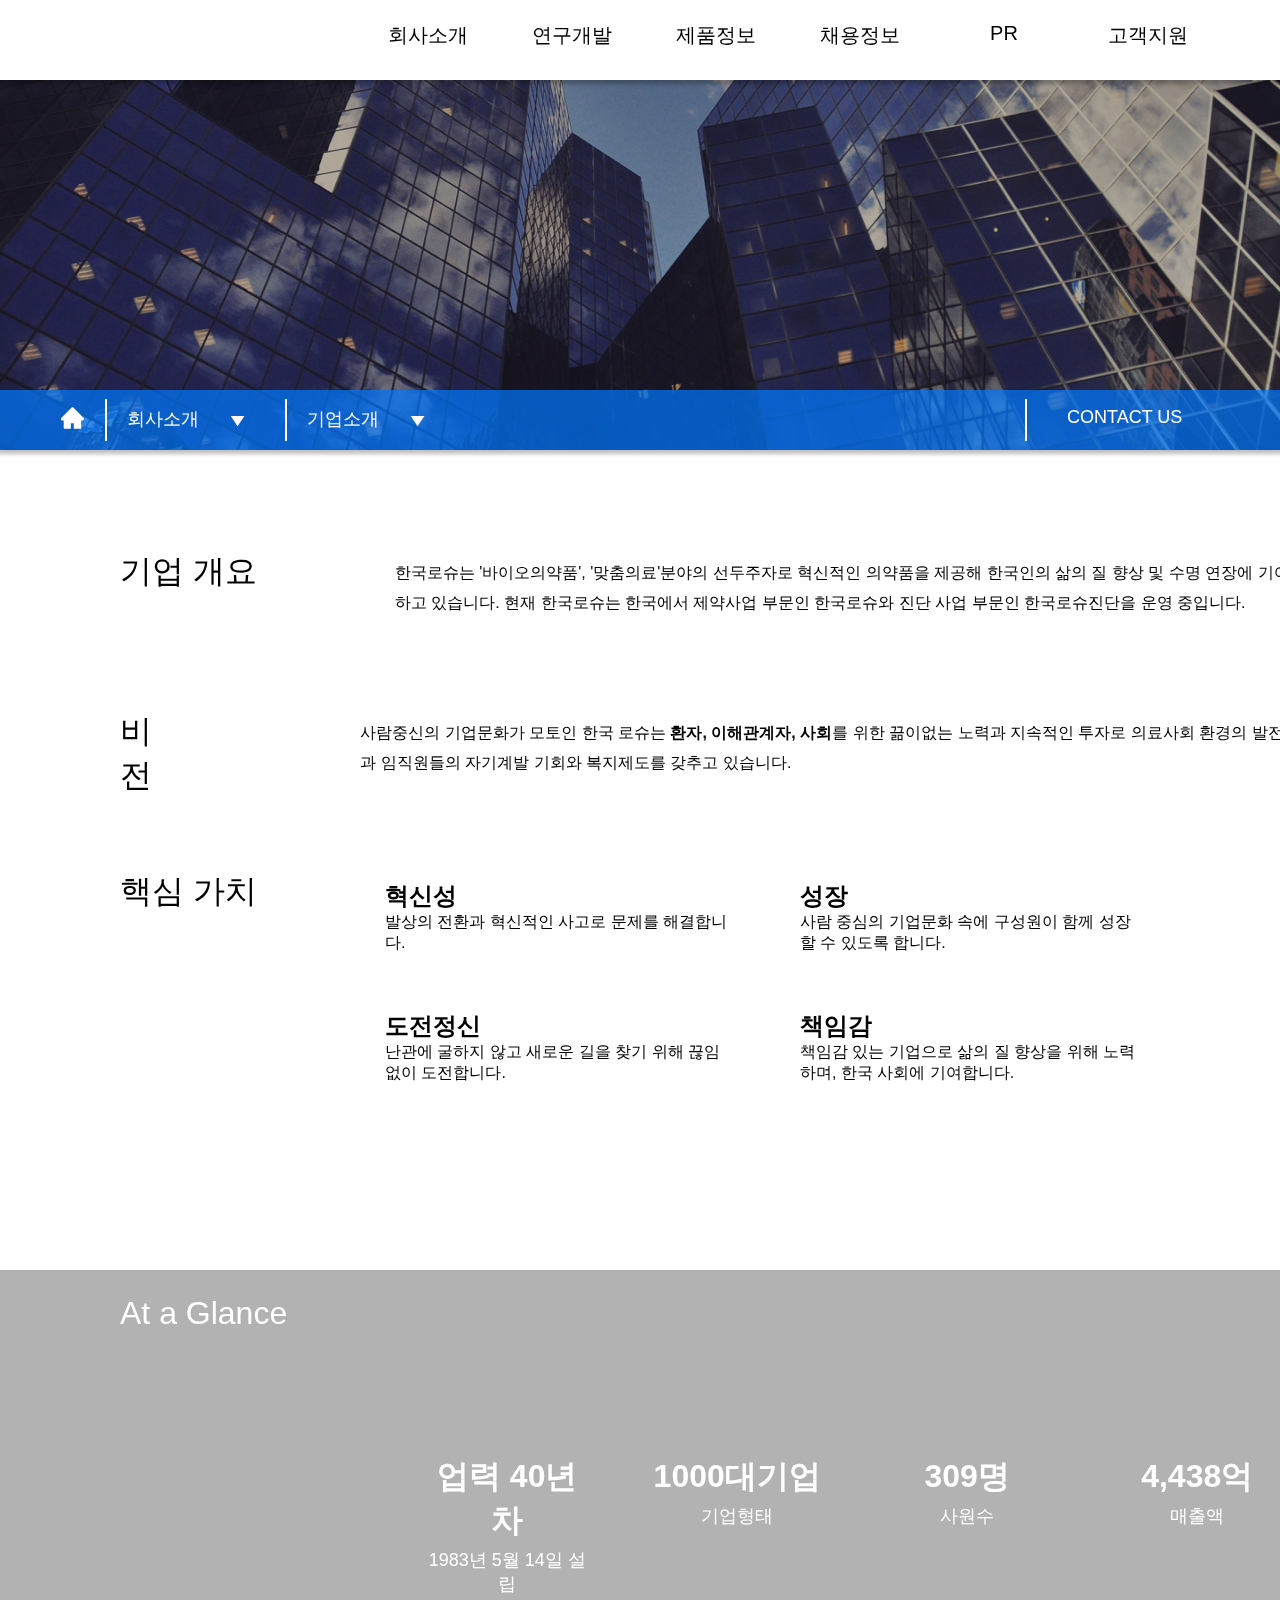
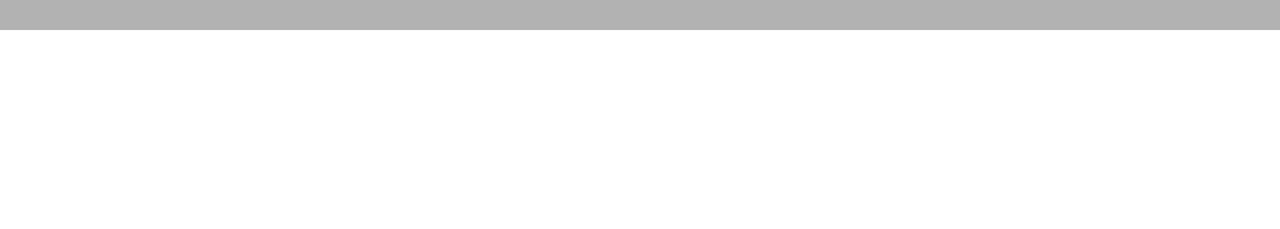
==== company-1.html @ bf0f7401 "Add files via upload" ====
<!DOCTYPE html>
<html lang="en">
<head>
    <meta charset="UTF-8">
    <meta http-equiv="X-UA-Compatible" content="IE=edge">
    <meta name="viewport" content="width=device-width, initial-scale=1.0">
    <title>회사소개</title>
    <link rel="stylesheet" href="https://unpkg.com/swiper@8/swiper-bundle.min.css"/>
    <link href="https://fonts.googleapis.com/css2?family=Noto+Sans+KR:wght@400;500;700&display=swap" rel="stylesheet">
    <link rel="stylesheet" href="./css/default.css">
    <link rel="stylesheet" href="./css/company_pc.css" media="screen and (min-width : 768px)">
    <link rel="stylesheet" href="./css/company_mobile.css" media="screen and (max-width : 767px)">
    <script src="https://ajax.googleapis.com/ajax/libs/jquery/3.6.0/jquery.min.js"></script>
    <script src="./js/main.js"></script>
</head>
<body>
    <div class="header-component">
        <script src="./js/header.js"></script>
    </div>

    <!-- 타이틀 -->
    <main>
        <section id="title">
            <img class="pc-only" src="./images/title2.jpg" alt="회사소개">
            <div class="black"></div>

            <div class="sub-visual">
                <div class="title-text">
                    <h1>회사소개</h1>
                    <p>Doing  now what patients need next</p>
                </div>
            </div>

            <!-- breadcrumb -->

            <!-- pc -->
            <nav id="breadcrumb" class="pc-only">
                <ul>
                    <li><a href="#"><img src="./images/icon2.svg" alt="home"></a>
                    </li>
                    <span></span>

                <li><a href="#">회사소개</a>
                    <ul  class="depth3">
                        <li><a href="#">회사소개</a></li>
                        <li><a href="#">연구개발</a></li>
                        <li><a href="#">제품정보</a></li>
                        <li><a href="#">채용정보</a></li>
                        <li><a href="#">PR</a></li>
                        <li><a href="#">고객지원</a></li>


                    </ul>
                    <img src="./images/down.svg" alt="breadcrumb-btn">
                </li>
                <span></span>
                <li><a href="#">기업소개</a>
                    <ul class="depth4">
                        <li><a href="#">기업소개</a></li>
                        <li><a href="#">연혁</a></li>
                    </ul>
                    <img src="./images/down.svg" alt="breadcrumb-btn">
                </li>
                <span></span>
                <li>
                    <a href="#">CONTACT US</a>
                    <img src="./images/icon.svg" alt="more">
                </li>
                </ul>
            </nav>

            <!-- mobile -->
            <nav id="mobile-breadcrumb" class="mobile-only">
                <ul>
                    <li><a href="#">회사소개</a>
                        <ul  class="depth3">
                            <li><a href="#">회사소개</a></li>
                            <li><a href="#">연구개발</a></li>
                            <li><a href="#">제품정보</a></li>
                            <li><a href="#">채용정보</a></li>
                            <li><a href="#">PR</a></li>
                            <li><a href="#">고객지원</a></li>
                        </ul>
                        <img src="./images/down.svg" alt="breadcrumb-btn">
                    </li>
                    <span></span>
                    <li><a href="#">기업소개</a>
                        <ul class="depth4">
                            <li><a href="#">기업소개</a></li>
                            <li><a href="#">연혁</a></li>
                        </ul>
                        <img src="./images/down.svg" alt="breadcrumb-btn">
                    </li>
                </ul>
            </nav>
        </section>

        <!-- 콘텐츠 -->

        <section id="contents">
            <div class="text-box">
                <h1><span>기업</span>&nbsp;개요</h1>
                <p>한국로슈는 '바이오의약품', '맞춤의료'분야의 선두주자로 혁신적인 의약품을 제공해 한국인의 삶의 질 향상 및 수명 연장에 기여하고 있습니다.  현재 한국로슈는 한국에서 제약사업 부문인 한국로슈와 진단 사업 부문인 한국로슈진단을 운영 중입니다.</p>
            </div>

            <div class="text-box">
                <h1><span>비전</span></h1>
                <p>사람중신의 기업문화가 모토인 한국 로슈는 <strong>환자, 이해관계자, 사회</strong>를 위한 끎이없는 노력과 지속적인 투자로 의료사회 환경의 발전과 임직원들의 자기계발 기회와 복지제도를 갖추고 있습니다.</p>
            </div>

            <div class="value-box">
                <h1><span>핵심</span>&nbsp;가치</h1>
                <div class="text-box">
                    <div class="value">
                        <img src="./images/value-icon.svg" alt="혁신성">
                        <div class="text">
                        <h2>혁신성</h2>
                        <p>발상의 전환과 혁신적인 사고로 문제를 해결합니다.</p>
                        </div>
                    </div>
                    <div class="value">
                        <img src="./images/value-icon3.svg" alt="도전정신">
                        <div class="text">
                        <h2>도전정신</h2>
                        <p>난관에 굴하지 않고 새로운 길을 찾기 위해 끊임없이 도전합니다.</p>
                        </div>
                    </div>
                </div>
                
                <div class="text-box">
    
                    <div class="value">
                        <img src="./images/value-icon2.svg" alt="성장">
                        <div class="text">
                        <h2>성장</h2>
                        <p>사람 중심의 기업문화 속에 구성원이 함께 성장할 수 있도록 합니다.</p>
                        </div>
                    </div>
    
                    <div class="value">
                        <img src="./images/value-icon4.svg" alt="책임감">
                        <div class="text">
                        <h2>책임감</h2>
                        <p>책임감 있는 기업으로 삶의 질 향상을 위해 노력하며, 한국 사회에 기여합니다.</p>
                        </div>
            </div>
        </section>
        <section id="glance">
            <div class="black"></div>
            <h1><span>At a</span>&nbsp;Glance</h1>
            <div class="glance-box">
                <div class="box">
                    <img src="./images/glance.svg" alt="glance1">
                    <h2>업력 40년차</h2>
                    <p>1983년 5월 14일 설립</p>
                </div>
                <div class="box">
                    <img src="./images/glance2.svg" alt="glance2">
                    <h2>1000대기업</h2>
                    <p>기업형태</p>
                </div>
                <div class="box">
                    <img src="./images/glance3.svg" alt="glance3">
                    <h2>309명</h2>
                    <p>사원수</p>
                </div>
                <div class="box">
                    <img src="./images/glance4.svg" alt="glance4">
                    <h2>4,438억</h2>
                    <p>매출액</p>
                </div>
            </div>
            
        </section>
    </main>

    <div class="footer-component">
        <script src="./js/footer.js"></script>
    </div>
    
</body>
</html>
---- css/default.css ----
*{
    padding: 0;
    margin: 0;
    box-sizing: border-box;
}

body{
    font-family: 'Noto Sans KR', sans-serif;
    font-weight: 400;
}

ul{
    list-style-type: none;
}

a{
    text-decoration: none;
}

img{
    display: block;
}
---- css/company_pc.css ----
.mobile-only{
    display: none;
}


/* header(메뉴바 부분 */

header{
    width: 1440px;
    margin: 0 auto;
    height: 80px;
    position: relative;
    background: #fff;
    box-shadow: 0px 4px 4px rgba(0, 0, 0, 0.25);
}

header > .logo{
    position: absolute;
    left: 25px;
    top: 22px;
}

#gnb > ul {
    display: flex;
    position: absolute;
    top: 22px;
    left: 381px;
}

#gnb > ul > li{
    width: 94px;
    z-index: 15;
    display: flex;
    justify-content: center;
}

#gnb > ul > li > a{
    font-size: 20px;
    font-weight: 400;
    display: block;
    height: 60px;
}

#gnb > ul > li:not(:last-child){
    margin-right: 50px;
}

#gnb > ul > li > a{
    color: #000;
    font-weight: 500;
    font-size: 20px;
}

#gnb > ul > li > .depth2{
    display: flex;
    align-items: center;
    justify-content: center;
    position: absolute;
    height: 65px;
    top: 60px;
    z-index: 10;
    color: #fff;
    display: none;
    text-align: center;
}

#gnb > ul > li > .depth2.on{
    display: flex;
    min-width: 400px;
}

#gnb > ul > li > .depth2 > li > a{
    color: #fff;
}

#gnb > ul > li > .depth2 > li > a:hover{
    color: #FFE816;
}

#gnb > ul > li > .depth2 > li > span{
    margin: 0 50px;
}

#gnb .depth2-box{
    width: 1440px;
    background: rgba(18, 105, 205, 0.8);
    position: absolute;
    height: 0;
    top: 80px;
    z-index: 9;
    transition: all 0.3s;
}

#gnb .depth2-box.on{
    height: 65px;
    opacity: 1;
}

#site-map{
    position: absolute;
    top: 29.33px;
    right: 25px;
    background: transparent;
    border: none;
}

#site-map:hover{
    cursor: pointer;
}

/* 사이트맵 */
#sitemap-modal{
    background: rgba(255, 255, 255, 0.95);;
    width: 100%;
    height: 100vh;
    z-index: 999;
    position: fixed;
    top: 0;
    display: flex;
    align-items: center;
    justify-content: center;
    display: none;
}

#sitemap-modal.on{
    display: flex;
}

#sitemap-modal .logo{
    position: absolute;
    left: 25px;
    top: 26px;
}

#sitemap-modal .close{
    position: absolute;
    right: 26.29px;
    top: 31.29px;
    border: none;
    background: transparent;
}

#sitemap-modal .close:hover{
    cursor: pointer;
}

#sitemap-modal .sitemap > ul{
    display: flex;
    text-align: center;
}

#sitemap-modal .sitemap > ul > li:not(:last-child){
    margin-right: 50px;
}

#sitemap-modal .sitemap > ul > li > a{
    color: #000;
    font-size: 38px;
    font-weight: 500;
    display: block;
    height: 75px;
    line-height: 75px;
    margin-bottom: 40px;
}


#sitemap-modal .sitemap .depth2 li a{
    color: #000;
    font-size: 26px;
    font-weight: 400;
    display: block;
}

#sitemap-modal .sitemap .depth2 li:not(:last-child){
    margin-bottom: 50px;
}

/* 회사소개 페이지 */

#title {
    width: 100%;
    height: 370px;
    position: relative;
    margin: 0 auto;
    position: relative;
    display: flex;
    align-items: center;
}

#title > img {
    width: 100vw;
    height: 100%;
    z-index: -3;
}

#title2 {
    width: 1440px;
    height: 370px;
    position: relative;
    margin: 0 auto;
}

.black {
    position: absolute;
    width: 100%;
    height: 100%;
    background: rgba(0, 0, 0, 0.3);
    top: 0;
    z-index: -2;
}

.sub-visual {
    width: 1440px;
    height: 370px;
    margin: 0 auto;
    position: absolute;
    display: flex;
    align-items: center;
    top: 50%;
    left: 50%;
    transform:translate(-50%, -50%); 
    z-index: -2;
}

.title-text {
    color: #fff;
    font-weight: 500;
    position: absolute;
    top: 0;
    margin-top: 130px;
    margin-left: 120px;
    width: 1440px;
    -webkit-animation-name: moving-title;
			-webkit-animation-duration: 3s;
			animation-name: moving-title;
			animation-duration: 3s;
}

@-webkit-keyframes moving-title {
    from { margin-left: 0%;
            opacity: 0;
        }
    to { margin-left: 120px;
        opacity: 100%;
        }
}
@keyframes moving-title {
    from { margin-left: 0%;
        opacity: 0;
        }
    to { margin-left: 120px; 
        opacity: 100%;

        }
}

.title-text > h1 {
    font-size: 48px;
    margin-bottom: 10px;
}

.title-text > p {
    font-size: 18px;
}

/* breadcrumb */

#breadcrumb {
    width: 1440px;
    height: 60px;
    background: rgba(0, 119, 255, 0.7);
    position: absolute;
    bottom: 0;
    box-shadow: 0px 4px 4px rgba(0, 0, 0, 0.25);
    left: 50%;
    transform:translate(-50%);
    z-index: 10;
}

#breadcrumb > ul{
    display: flex;
    margin-left: 140px;
    position: absolute;
}

#breadcrumb > ul > li {
    display: flex;
    margin-top: 17px;
    font-size: 18px;
    font-weight: 500;
}

#breadcrumb > ul > li > a {
    color: #fff;
    font-size: 18px;
}

#breadcrumb > ul > span {
    background-color: #fff;
    margin-left: 20px;
    margin-right: 20px;
    height: 42px;
    border: 1px solid #FFFFFF;
    margin-top: 9px;

}

#breadcrumb > ul > span:nth-child(6) {
    margin-left: 580px;
    margin-right: 40px;
}

#breadcrumb > ul > li > img {
    width: 15px;
    height: 12px;
    margin-left: 31px;
    margin-top: 8px;
    margin-right: 20px;
}

#breadcrumb img:hover {
    cursor: pointer;
}

#breadcrumb > ul > li > img:nth-child(2) {
    width: 28px;
    height: 28px;
    margin-top: 0;
}

#breadcrumb > ul > li >.depth3 {
    display: flex;
    position: absolute;
    width: 170px;
    top: 60px;
    left: 50px;
    z-index: 10;
    text-align: center;
    flex-flow: column;
    box-shadow: 0px 4px 4px rgba(0, 0, 0, 0.25);
    transition: all 0.3s;
    display: none;
    margin-bottom: 0;


}

#breadcrumb > ul > li >.depth3 > li {
    font-size: 18px;
    font-weight: 500;
    padding-top: 17px;
    padding-bottom: 17px;
    text-align: left;
    padding-left: 20px;
    background: rgba(0, 119, 255, 0.7);
    border-top: 1px solid rgba(255, 255, 255, 0.7);
}

#breadcrumb > ul > li >.depth3 > li:hover {
    background: var(--sub-color);
}

#breadcrumb > ul > li >.depth3 > li > a {
    color: #fff;
}

#breadcrumb > ul > li >.depth3 > li > a:hover {
    color: #FFE816;
}

#breadcrumb > ul > li >.depth3.on{
    display: flex;
}

#breadcrumb > ul > li >.depth4 {
    display: flex;
    position: absolute;
    width: 170px;
    top: 60px;
    left: 222px;
    z-index: 10;
    text-align: center;
    flex-flow: column;
    box-shadow: 0px 4px 4px rgba(0, 0, 0, 0.25);
    transition: all 0.3s;
    display: none;
    margin-bottom: 0;


}

#breadcrumb > ul > li >.depth4 > li {
    font-size: 18px;
    font-weight: 500;
    padding-top: 17px;
    padding-bottom: 17px;
    text-align: left;
    padding-left: 20px;
    background: rgba(0, 119, 255, 0.7);
    border-top: 1px solid rgba(255, 255, 255, 0.7);
}

#breadcrumb > ul > li >.depth4 > li:hover {
    background: var(--sub-color);
}

#breadcrumb > ul > li >.depth4 > li > a {
    color: #fff;
}

#breadcrumb > ul > li >.depth4 > li > a:hover {
    color: #FFE816;
}

#breadcrumb > ul > li >.depth4.on{
    display: flex;
}

/* 콘텐츠 영역 */

#contents {
    margin: 0 auto;
    width: 1440px;
    height: 820px;
    display: flex;
    align-items: center;
    flex-flow: column;
    position: relative;
}

#contents > .text-box {
    display: flex;
    width: 1200px;
    height: 100px;
    margin-top: 100px;
}

#contents > .text-box > h1 {
    width: 300px;
    font-size: 32px;
    font-weight: 500;
    margin-right: 120px;
}

#contents > .text-box > h1 > span {
    text-decoration: overline var(--main-color);
}

#contents > .text-box > p {
    margin-top: 8px;
    margin-right: 25px;
    line-height: 30px;
}

#contents > .text-box:nth-child(2) {
    margin-top: 60px;
}

#contents > .text-box:nth-child(2) > h1 {
    width: 80px;
    margin-right: 185px;
}

#contents > .value-box {
    width: 1200px;
    height: 300px;
    margin-top: 60px;
    display: flex;
}

#contents > .value-box > h1 {
    width: 220px;
    font-size: 32px;
    font-weight: 500;
}

#contents > .value-box > h1 > span {
    text-decoration: overline var(--main-color);
}

#contents > .value-box > .text-box {
    flex-wrap: wrap;
}

.value {
    width: 365px;
    height: 80px;
    display: flex;
    margin-top: 10px;
    margin-right: 25px;
    margin-left: 25px;
    margin-bottom: 50px;
}

.value > img {
    margin-right: 20px;
}

.value > .text > h1 {
    font-size: 20px;
    font-weight: 700;
}

.value > .text > p {
    font-size: 16px;
}

/* At a glance */

#glance {
    width: 1440px;
    height: 360px;
    background-image: url(../images/subpage-contents.jpg);
    margin: 0 auto;
    position: relative;
    display: flex;
}

#glance > h1 {
    color: #fff;
    margin-left: 120px;
    margin-top: 25px;
    font-size: 32px;
    font-weight: 500;
    z-index: 2;
}

#glance > h1 > span {
    text-decoration: overline var(--main-color);
    
}

.glance-box {
    margin-top: 100px;
    margin-left: 135px;
    z-index: 2;
    width: 1000px;
    display: flex;
}

.glance-box > .box {
    width: 170px;
    color: #fff;
    text-align: center;
    font-size: 18px;
    margin-right: 60px;
}

.glance-box > .box > img {
    width: 80px;
    height: 80px;
    margin: 0 auto;
    
}

.glance-box > .box > h2 {
    font-size: 32px;
    margin-top: 5px;
    margin-bottom: 5px;
}

/* sub-page2 */

#contents2 {
    margin: 0 auto;
    width: 1440px;
    display: flex;
    align-items: center;
    flex-flow: column;
    position: relative;
}

#contents2 > img {
 position: relative;
 width: 100%;
 height: 480px;
}

#contents2 > div {
    position: absolute;
    color: #fff;
    text-align: center;
    vertical-align: middle;
    margin-top: 140px;
}

#contents2 > div > h1 {
    font-size: 48px;
    font-weight: 500;
    margin-bottom: 5px;
}

#contents2 > div > p {
    font-size: 22px;
    font-weight: 500;
    line-height: 32px;
}

/* history */

#history {
    width: 1440px;
    display: flex;
    height: 760px;
    margin: 0 auto;
}

#history > .move {
    margin-left: 120px;
    margin-top: 90px;
    position: relative;
    height: 100%;
    width: 200px;
    
}

@-webkit-keyframes moving-title {
    from { margin-left: 0%;
            opacity: 0;
        }
    to { margin-left: 120px;
        opacity: 100%;
        }
}
@keyframes moving-title {
    from { margin-left: 0%;
        opacity: 0;
        }
    to { margin-left: 120px; 
        opacity: 100%;

        }
}

#history > .move > h2 {
    font-size: 48px;
    font-weight: 500;
    color: var(--main-color);
    display: flex;
    margin-top: 40px;
}



#history > .move > h2:last-child {
    margin-top: 50px;
}

#history > .move > h2 > img {
    z-index: 2;
}

#history > .move > h2 > img:first-child {
    margin-left: 10px;
}

#history > .move > span {
    position: absolute;
    width: 0px;
    height: 96px;
    top: 82px;
    left: 181px;
    border: 1px solid #333;
}

#history > .move > span:nth-child(2) {
 top: 190px;
 height: 98px;
}

#history > .move > span:nth-child(4) {
    top: 300px;
    height: 98px;
}

#history > .move > span:nth-child(6) {
    top: 410px;
    height: 300px;
    z-index: -2;
}

#history > .text {
    position: absolute;
    margin-left: 400px;
    margin-top: 180px;
    font-size: 24px;
    font-weight: 500;
    width: 800px;
    
}




#history > .text > p {
    margin-bottom: 5px;
}

#history > .text:nth-child(3) {
    margin-top: 290px;

}

#history > .text:nth-child(4) {
    margin-top: 400px;
}

#history > .text:nth-child(5) {
    margin-top: 505px;
}

/* contents3 */

#contents3 {
    margin: 0 auto;
    width: 1440px;
    height: 1240px;
    display: flex;
    align-items: center;
    flex-flow: column;
    position: relative;
}

#contents3 > .text-box {
    display: flex;
    width: 1200px;
    height: 100px;
    margin-top: 100px;
}

#contents3 > .text-box:last-child {
    margin-top: 240px;
}

#contents3 > .text-box > h1 {
    width: 300px;
    font-size: 32px;
    font-weight: 500;
    margin-right: 120px;
}

#contents3 > .text-box > h1 > span {
    text-decoration: overline var(--main-color);
}

#contents3 > .text-box > p {
    margin-top: 8px;
    margin-right: 25px;
    line-height: 30px;
}

#contents3 > .text-box > p > span {
    font-size: 24px;
    font-weight: 700;
}

#contents3 > img {
    bottom: 200px;
    position: absolute;
}

#contents3 > p {
    position: absolute;
    bottom: 150px;
}

/* footer */

#main-footer{
    margin: 0 auto;
    width: 100%;
    height: 199px;
    background: #072242;
}

#main-footer .ft-top{
    width: 1440px;
    margin: 0 auto;
    height: 63px;
    position: relative;
}

#main-footer .ft-menu{
    display: flex;
    position: absolute;
    top: 20px;
    left: 30px;
}

#main-footer .ft-menu li > a{
    color: #fff;
    font-size: 16px;
}

#main-footer .ft-menu li > span{
    margin-right: 30px;
    margin-left: 30px;
    color: #fff;
    font-size: 14px;
}

#family-site{
    width: 287px;
    height: 63px;
    display: flex;
    align-items: center;
    font-size: 18px;
    padding: 19px 20px;
    background: rgba(255, 255, 255, 0.6);
    border: none;
    text-transform: uppercase;
    position: absolute;
    top: 0;
    right: 0;
}

#family-site:hover{
    cursor: pointer;
}

#family-site > img{
    margin-left: 110px;
}

#main-footer .ft-top .family-site-list{
    position: absolute;
    right: 0;
    top: -129px;
    display: none;
}

#main-footer .ft-top .family-site-list.on{
    display: block;
}

#main-footer .ft-top .family-site-list li{
    width: 287px;
    height: 65px;
    background: rgba(200, 215, 232, 0.8);
}

#main-footer .ft-top .family-site-list li a{
    display: block;
    width: 287px;
    height: 65px;
    padding-left: 20px;
    padding-top: 21px;
    color: #000;
    font-size: 20px;
}


#main-footer .ft-bottom{
    width: 1440px;
    margin: 0 auto;
    height: 136px;
    border-top: 1px solid #c4c4c4;
    display: flex;
    align-items: center;
    padding-left: 30px;
}

#main-footer .ft-bottom > img{
    margin-right: 36px;
}

#main-footer .ft-bottom .text{
    width: 661px;
    color: #fff;
    font-size: 12px;
    text-align: justify;
}

#main-footer .ft-bottom .text p:first-child{
    font-size: 14px;
}

#main-footer .ft-bottom .text p:first-child > span{
    font-size: 12px;
    margin-right: 1em;
    margin-left: 1em;
}

#main-footer .ft-bottom .sns ul{
    display: flex;
    width: 170px;
    justify-content: space-between;
    margin-left: 310px;
}

#main-footer .ft-bottom > button{
    width: 72px;
    height: 72px;
    border-radius: 50%;
    background: #51647A;
    color: #fff;
    border: none;
    display: flex;
    flex-direction: column;
    justify-content: center;
    align-items: center;
    position: fixed;
    bottom: 30px;
    right: 20px;
}

#main-footer .ft-bottom > button:hover{
    cursor: pointer;
}

#main-footer .ft-bottom > button > img{
    margin-bottom: 5px;
}
---- css/company_mobile.css ----
.pc-only{
    display: none;
}

header {
    width: 100vw;
    height: 80px;
    display: flex;
    align-items: center;
    position: relative;
    background: #fff;
    box-shadow: 0px 4px 4px rgba(0, 0, 0, 0.25);
}

header > .logo {
    margin: 0 auto;
}

/* main */

#title {
    background-image: url(../images/mobile-title2.jpg);
    background-size: cover;
    position: relative;
    width: 100vw;
    height: 370px;
}

#title2 {
    background-image: url(../images/mobile-title3.jpg);
    background-size: cover;
    position: relative;
    width: 100vw;
    height: 370px;
    z-index: 10;
    background-position: center;
    
}

.black {
    position: absolute;
    width: 100%;
    height: 100%;
    background: rgba(0, 0, 0, 0.3);
}

.title-text {
    color: #fff;
    font-weight: 500;
    position: absolute;
    top: 40%;
    left: 50%;
    transform:translate(-50%, -40%); 
    text-align: center;
    display: block;
    width: 100%;
    -webkit-animation-name: moving-title;
			-webkit-animation-duration: 2.5s;
			animation-name: moving-title;
			animation-duration: 2.5s;
}

@-webkit-keyframes moving-title {
    from { 
            opacity: 0;
        }
    to { 
        opacity: 100%;
        }
}
@keyframes moving-title {
    from { 
        opacity: 0;
        }
    to { 
        opacity: 100%;
        }
}

.title-text > h1 {
    font-size: 36px;
    margin-bottom: 10px;
}

.title-text > p {
    font-size: 18px;
}

/* breadcrumb */

#mobile-breadcrumb {
    width: 100%;
    height: 60px;
    background: rgba(0, 119, 255, 0.7);
    position: absolute;
    bottom: 0;
    box-shadow: 0px 4px 4px rgba(0, 0, 0, 0.25);

}


#mobile-breadcrumb > ul{
    display: flex;
    top: 50%;
    left: 50%;
    transform:translate(-50%, -50%);
    position: absolute;
    width: 350px;
    align-items: center;
    justify-content: center;
}

#mobile-breadcrumb > ul > li {
    display: flex;
    font-size: 18px;
    font-weight: 500;
}

#mobile-breadcrumb > ul > li > a {
    color: #fff;
    font-size: 18px;
    margin-right: 30px;
}

#mobile-breadcrumb > ul > span {
    background-color: #fff;
    margin-left: 35px;
    margin-right: 35px;
    height: 42px;
    border: 1px solid #FFFFFF;
}

#mobile-breadcrumb > ul > li > img {
    margin-top: 2px;
}

#mobile-breadcrumb > ul > li > img:hover {
    cursor: pointer;
}

#mobile-breadcrumb > ul > li >.depth3 {
    display: flex;
    position: absolute;
    width: 172px;
    top: 50px;
    left: 0px;
    z-index: 10;
    text-align: center;
    flex-flow: column;
    box-shadow: 0px 4px 4px rgba(0, 0, 0, 0.25);
    transition: all 0.3s;
    margin-bottom: 0;
    display: none;
}

#mobile-breadcrumb > ul > li >.depth3.on{
    display: flex;
}

#mobile-breadcrumb > ul > li >.depth3 > li {
    font-size: 18px;
    font-weight: 500;
    padding-top: 17px;
    padding-bottom: 17px;
    text-align: left;
    padding-left: 30px;
    background: rgba(0, 119, 255, 0.7);
    border-top: 1px solid rgba(255, 255, 255, 0.7);
}

#mobile-breadcrumb > ul > li >.depth3 > li:hover {
    background: var(--sub-color);
}

#mobile-breadcrumb > ul > li >.depth3 > li > a {
    color: #fff;
}

#mobile-breadcrumb > ul > li >.depth3 > li > a:hover {
    color: #FFE816;
}

#mobile-breadcrumb > ul > li >.depth4 {
    display: flex;
    position: absolute;
    width: 172px;
    top: 50px;
    right: 0px;
    z-index: 10;
    text-align: center;
    flex-flow: column;
    box-shadow: 0px 4px 4px rgba(0, 0, 0, 0.25);
    transition: all 0.3s;
    margin-bottom: 0;
    display: none;
}

#mobile-breadcrumb > ul > li >.depth4.on{
    display: flex;
}

#mobile-breadcrumb > ul > li >.depth4 > li {
    font-size: 18px;
    font-weight: 500;
    padding-top: 17px;
    padding-bottom: 17px;
    text-align: left;
    padding-left: 30px;
    background: rgba(0, 119, 255, 0.7);
    border-top: 1px solid rgba(255, 255, 255, 0.7);
}

#mobile-breadcrumb > ul > li >.depth4 > li:hover {
    background: var(--sub-color);
}

#mobile-breadcrumb > ul > li >.depth4 > li > a {
    color: #fff;
}

#mobile-breadcrumb > ul > li >.depth4 > li > a:hover {
    color: #FFE816;
}

/* contents영역 */

#contents {
    width: 100vw;
    height: 100vh;
    padding-left: 20px;
    padding-right: 20px;
    display: inline-block;
    position: relative;
}

#contents > .text-box {
    margin-top: 40px;
}

#contents > .text-box > h1 {
    font-size: 32px;
    font-weight: 500;
    margin-bottom: 40px;
}

#contents > .text-box > h1 > span {
    text-decoration: overline var(--main-color);
}

#contents > .text-box > p {
    line-height: 30px;
    margin-bottom: 80px;
}

/* value */

#contents > .value-box > h1 {
    font-size: 32px;
    font-weight: 500;
    margin-bottom: 40px;
}

#contents > .value-box > h1 > span {
    text-decoration: overline var(--main-color);
}

.value > img {
    margin-bottom: 20px;
}

.value:nth-child(2) > img {
    margin-left: 5px;
}

.value > .text {
    margin-left: 15px;
}

.value > .text > h2 {
    font-size: 20px;
    font-weight: 700;
    margin-bottom: 10px;
}


.value > .text > p{
    font-size: 16px;
    margin-bottom: 65px;
}

/* glance */

#glance {
    position: relative;
    width: 100vw;
    height: 1200px;
    background-image: url(../images/mobile-subpage-contents.jpg);
    background-size: cover;
    position: relative;
    margin-top: 80px;
}

#glance > h1 {
    
    color: #fff;
    margin-left: 25px;
    margin-top: 80px;
    font-size: 32px;
    height: 50px;
    font-weight: 500;
    position: absolute;
    z-index: 2;
}

#glance > h1 > span {
    text-decoration: overline var(--main-color);
    
}

.glance-box {
    position: absolute;
    margin-top: 220px;
    left: 50%;
    transform:translate(-50%); 
    z-index: 2;
}



.glance-box > .box {
    margin-bottom: 70px;
    text-align: center;
    color: #fff;
}

.glance-box > .box > img {
    width: 80px;
    height: 80px;
    margin: 0 auto;
}

.glance-box > .box > h2 {
    font-size: 32px;
    margin-top: 10px;
    margin-bottom: 5px;
}

/* contents2 */

#contents2 {
    margin: 0 auto;
    width: 100%;
    display: flex;
    align-items: center;
    flex-flow: column;
    position: relative;
    z-index: -2;
}

#contents2 > img {
 position: relative;
 width: 100%;
 height: 240px;
 z-index: -2;
}

#contents2 > div {
    position: absolute;
    color: #fff;
    margin-left: 20px;
    margin-top: 40px;
}

#contents2 > div > h1 {
    font-size: 28px;
    font-weight: 500;
    margin-bottom: 15px;
}

#contents2 > div > p {
    font-size: 12px;
    font-weight: 500;
    line-height: 17px;
}

/* history */
#history {
    margin-left: 20px;
    margin-right: 20px;
}

#history >  h2 {
    font-size: 48px;
    font-weight: 500;
    color: var(--main-color);
    display: flex;
    margin-top: 50px;
    margin-bottom: 30px;
}

#history > .text {
    width: 100%;
}

#history > .text > p {
    margin-bottom: 20px;
}

#history > .text:last-child {
    margin-bottom: 120px;
}

/* content3 */
#contents3 {
    width: 100vw;
    height: 100vh;
    padding-left: 20px;
    padding-right: 20px;
    display: inline-block;
    position: relative;
}

#contents3 > .text-box {
    margin-top: 60px;
    margin-bottom: 60px;
}

#contents3 > .text-box > h1 {
    font-size: 32px;
    font-weight: 500;
    margin-bottom: 40px;
}

#contents3 > .text-box > h1 > span {
    text-decoration: overline var(--main-color);
}

#contents3 > .text-box > p {
    line-height: 30px;
    margin-bottom: 80px;
}


#contents3 > #line {
    width: 100%;
    border: 1px solid #333;
}

#mobile-content3 {
    position: relative;
    margin-top: 80px;
}

#mobile-content3 > img {
    width: 100vw;
}

#mobile-content3 > p {
    margin: 0;
    text-align: center;
    background: var(--main-color);
    color: #fff;
    height: 40px;
    padding-top: 10px;
    width: 100vw;
}

/* footer */

#main-footer{
    width: 100%;
    height: 212px;
    background: #072242;
}

#main-footer .ft-bottom{
    padding-top: 20px;
    display: flex;
    flex-direction: column;
    align-items: center;
    justify-content: center;
}

#main-footer .ft-bottom > img{
    margin-bottom: 25px;
    width: 90px;
}

#main-footer .ft-bottom .text{
    color: #fff;
    font-size: 11px;
    text-align: center;
    margin-bottom: 25px;
    width: 350px;
    line-height: 2em;
}

#main-footer .ft-bottom .text p:first-child > span{
    display: none;
}

#main-footer .ft-bottom .sns ul{
    display: flex;
    width: 165px;
    justify-content: space-between;
}

#main-footer .ft-bottom .sns ul li a > img{
    width: 35px;
}

#main-footer .ft-bottom > button{
    width: 55px;
    height: 55px;
    border-radius: 50%;
    background: #51647A;
    color: #fff;
    border: none;
    display: flex;
    flex-direction: column;
    justify-content: center;
    align-items: center;
    position: fixed;
    bottom: 20px;
    right: 15px;
    font-size: 12px;
}


#main-footer .ft-bottom > button > img{
    margin-bottom: 8px;
}
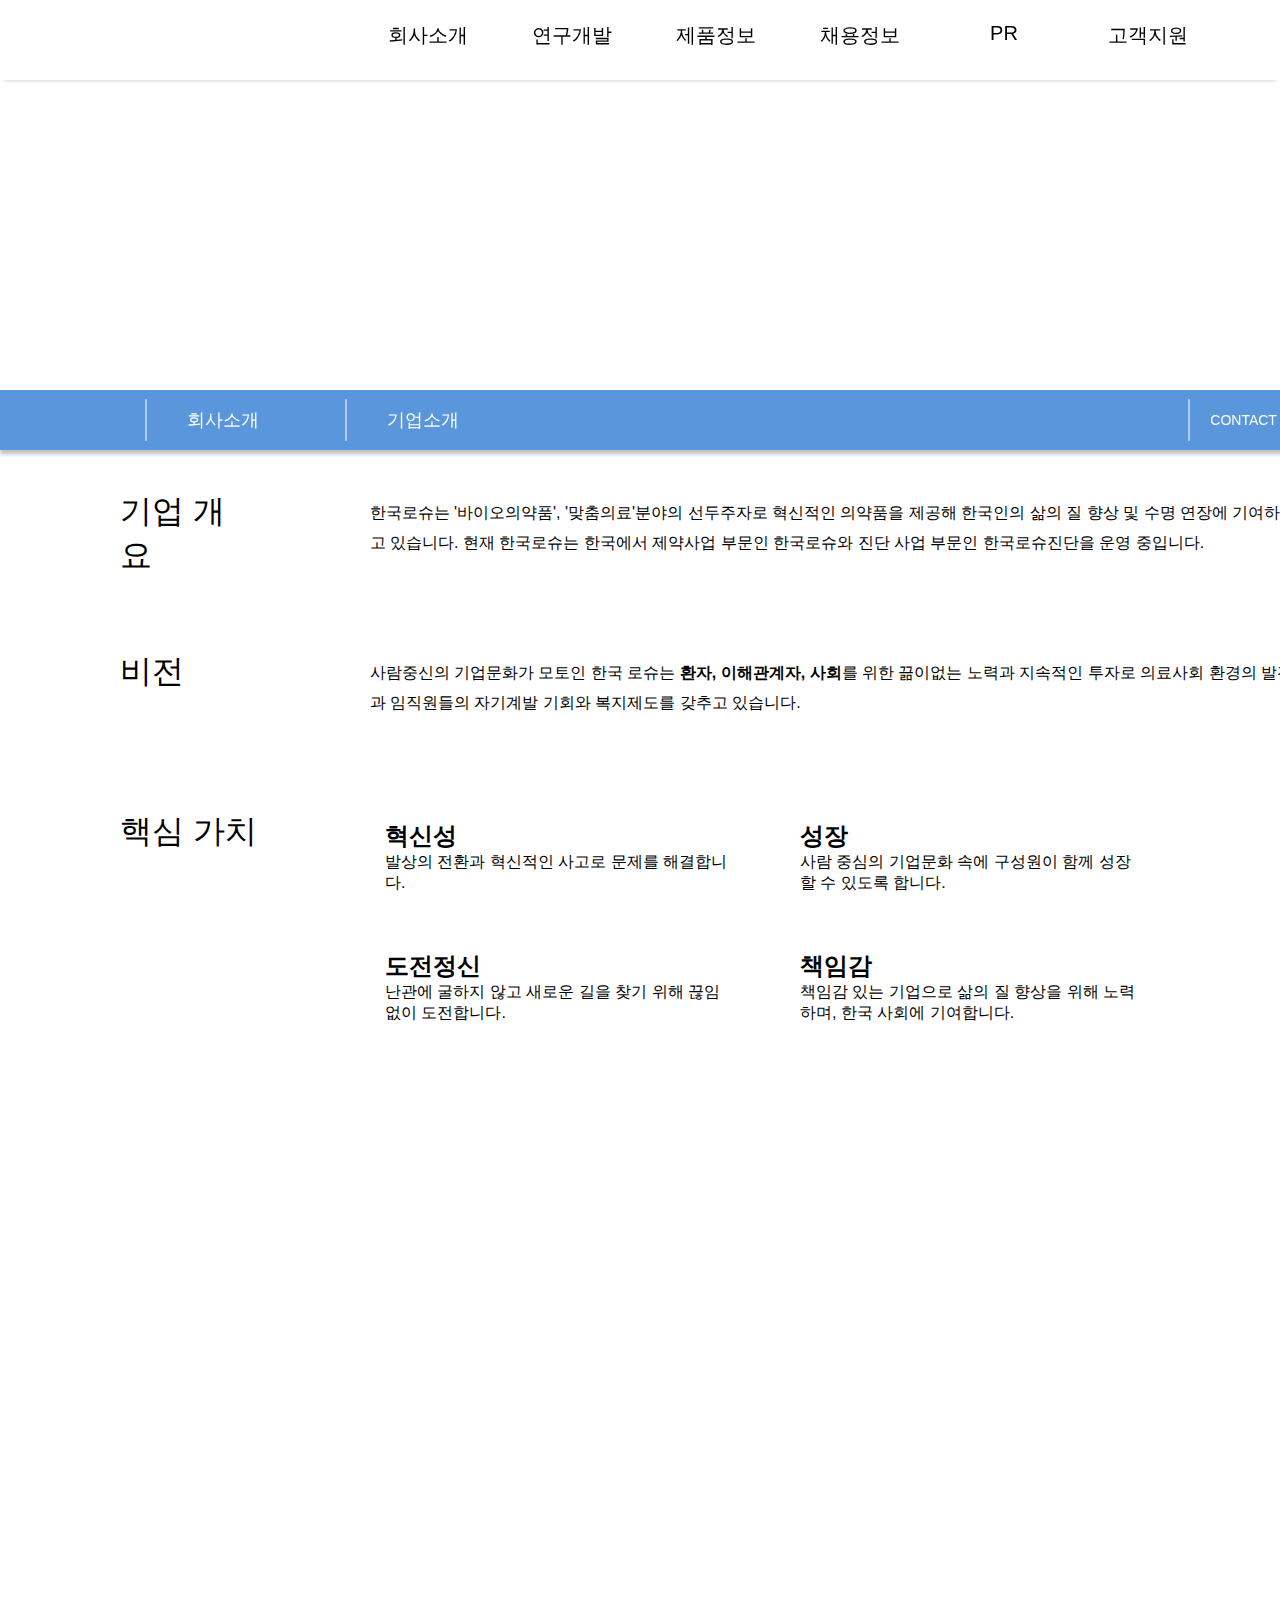
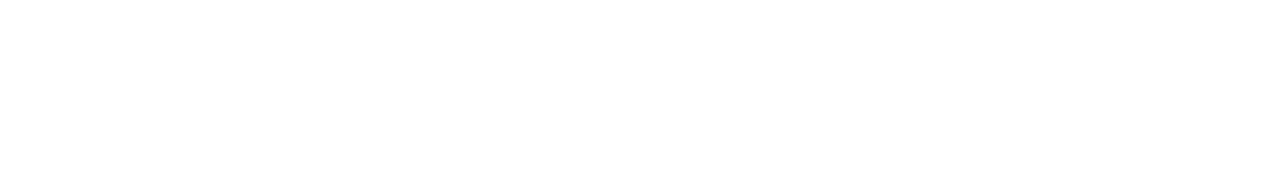
==== commit edf6b45b: "Add files via upload" ====
--- a/company-1.html
+++ b/company-1.html
@@ -4,149 +4,102 @@
     <meta charset="UTF-8">
     <meta http-equiv="X-UA-Compatible" content="IE=edge">
     <meta name="viewport" content="width=device-width, initial-scale=1.0">
-    <title>회사소개</title>
+    <title>한국 로슈</title>
     <link rel="stylesheet" href="https://unpkg.com/swiper@8/swiper-bundle.min.css"/>
     <link href="https://fonts.googleapis.com/css2?family=Noto+Sans+KR:wght@400;500;700&display=swap" rel="stylesheet">
     <link rel="stylesheet" href="./css/default.css">
-    <link rel="stylesheet" href="./css/company_pc.css" media="screen and (min-width : 768px)">
-    <link rel="stylesheet" href="./css/company_mobile.css" media="screen and (max-width : 767px)">
+    <link rel="stylesheet" href="./css/company01_pc.css" media="screen and (min-width : 768px)">
+    <link rel="stylesheet" href="./css/company01_mobile.css" media="screen and (max-width : 767px)">
     <script src="https://ajax.googleapis.com/ajax/libs/jquery/3.6.0/jquery.min.js"></script>
     <script src="./js/main.js"></script>
 </head>
 <body>
+    
     <div class="header-component">
         <script src="./js/header.js"></script>
     </div>
+    
+    <div id="sub-visual">
+        <div class="title">
+            <h3>기업소개</h3>
+            <p>Doing  now what patients need next</p>
+        </div>
+    </div>
 
-    <!-- 타이틀 -->
-    <main>
-        <section id="title">
-            <img class="pc-only" src="./images/title2.jpg" alt="회사소개">
-            <div class="black"></div>
+    <div id="breadcrumb">
+        <div class="sub-menu ">
+            <ul>
+                <li><a href="./index.html" class="pc-only"><img src="./images/home.svg" alt="홈"></a></li>
+                <li><div class="border pc-only"></div>회사소개<img src="./images/down_arrow.svg" alt="더보기">
+                    <ul class="depth1">
+                        <li><a href="./research.html">연구개발</a></li>
+                        <li><a href="./product.html">제품정보</a></li>
+                        <li><a href="#">채용정보</a></li>
+                        <li><a href="#">PR</a></li>
+                        <li><a href="./location.html">고객지원</a></li>
+                    </ul>
+                </li>
+                <li><div class="border"></div>기업소개<img src="./images/down_arrow.svg" alt="더보기">
+                    <ul class="depth2">
+                        <li><a href="./company-2.html">연혁</a></li>
+                    </ul></li>
+            </ul>
+            <a href="#" class="pc-only"><div class="border"></div>Contact Us<img src="./images/contact.svg" alt="고객센터"></a>
+        </div>
+    </div>
 
-            <div class="sub-visual">
-                <div class="title-text">
-                    <h1>회사소개</h1>
-                    <p>Doing  now what patients need next</p>
+    <section id="contents">
+        <div class="text-box">
+            <h1>기업 개요</h1>
+            <p>한국로슈는 '바이오의약품', '맞춤의료'분야의 선두주자로 혁신적인 의약품을 제공해 한국인의 삶의 질 향상 및 수명 연장에 기여하고 있습니다.  현재 한국로슈는 한국에서 제약사업 부문인 한국로슈와 진단 사업 부문인 한국로슈진단을 운영 중입니다.</p>
+        </div>
+
+        <div class="text-box">
+            <h1>비전</h1>
+            <p>사람중신의 기업문화가 모토인 한국 로슈는 <strong>환자, 이해관계자, 사회</strong>를 위한 끎이없는 노력과 지속적인 투자로 의료사회 환경의 발전과 임직원들의 자기계발 기회와 복지제도를 갖추고 있습니다.</p>
+        </div>
+
+        <div class="value-box">
+            <h1><span>핵심</span>&nbsp;가치</h1>
+            <div class="text-box">
+                <div class="value">
+                    <img src="./images/value-icon.svg" alt="혁신성">
+                    <div class="text">
+                    <h2>혁신성</h2>
+                    <p>발상의 전환과 혁신적인 사고로 문제를 해결합니다.</p>
+                    </div>
+                </div>
+                <div class="value">
+                    <img src="./images/value-icon3.svg" alt="도전정신">
+                    <div class="text">
+                        <h2>도전정신</h2>
+                        <p>난관에 굴하지 않고 새로운 길을 찾기 위해 끊임없이 도전합니다.</p>
+                    </div>
                 </div>
             </div>
-
-            <!-- breadcrumb -->
-
-            <!-- pc -->
-            <nav id="breadcrumb" class="pc-only">
-                <ul>
-                    <li><a href="#"><img src="./images/icon2.svg" alt="home"></a>
-                    </li>
-                    <span></span>
-
-                <li><a href="#">회사소개</a>
-                    <ul  class="depth3">
-                        <li><a href="#">회사소개</a></li>
-                        <li><a href="#">연구개발</a></li>
-                        <li><a href="#">제품정보</a></li>
-                        <li><a href="#">채용정보</a></li>
-                        <li><a href="#">PR</a></li>
-                        <li><a href="#">고객지원</a></li>
-
-
-                    </ul>
-                    <img src="./images/down.svg" alt="breadcrumb-btn">
-                </li>
-                <span></span>
-                <li><a href="#">기업소개</a>
-                    <ul class="depth4">
-                        <li><a href="#">기업소개</a></li>
-                        <li><a href="#">연혁</a></li>
-                    </ul>
-                    <img src="./images/down.svg" alt="breadcrumb-btn">
-                </li>
-                <span></span>
-                <li>
-                    <a href="#">CONTACT US</a>
-                    <img src="./images/icon.svg" alt="more">
-                </li>
-                </ul>
-            </nav>
-
-            <!-- mobile -->
-            <nav id="mobile-breadcrumb" class="mobile-only">
-                <ul>
-                    <li><a href="#">회사소개</a>
-                        <ul  class="depth3">
-                            <li><a href="#">회사소개</a></li>
-                            <li><a href="#">연구개발</a></li>
-                            <li><a href="#">제품정보</a></li>
-                            <li><a href="#">채용정보</a></li>
-                            <li><a href="#">PR</a></li>
-                            <li><a href="#">고객지원</a></li>
-                        </ul>
-                        <img src="./images/down.svg" alt="breadcrumb-btn">
-                    </li>
-                    <span></span>
-                    <li><a href="#">기업소개</a>
-                        <ul class="depth4">
-                            <li><a href="#">기업소개</a></li>
-                            <li><a href="#">연혁</a></li>
-                        </ul>
-                        <img src="./images/down.svg" alt="breadcrumb-btn">
-                    </li>
-                </ul>
-            </nav>
-        </section>
-
-        <!-- 콘텐츠 -->
-
-        <section id="contents">
+            
             <div class="text-box">
-                <h1><span>기업</span>&nbsp;개요</h1>
-                <p>한국로슈는 '바이오의약품', '맞춤의료'분야의 선두주자로 혁신적인 의약품을 제공해 한국인의 삶의 질 향상 및 수명 연장에 기여하고 있습니다.  현재 한국로슈는 한국에서 제약사업 부문인 한국로슈와 진단 사업 부문인 한국로슈진단을 운영 중입니다.</p>
-            </div>
-
-            <div class="text-box">
-                <h1><span>비전</span></h1>
-                <p>사람중신의 기업문화가 모토인 한국 로슈는 <strong>환자, 이해관계자, 사회</strong>를 위한 끎이없는 노력과 지속적인 투자로 의료사회 환경의 발전과 임직원들의 자기계발 기회와 복지제도를 갖추고 있습니다.</p>
-            </div>
-
-            <div class="value-box">
-                <h1><span>핵심</span>&nbsp;가치</h1>
-                <div class="text-box">
-                    <div class="value">
-                        <img src="./images/value-icon.svg" alt="혁신성">
-                        <div class="text">
-                        <h2>혁신성</h2>
-                        <p>발상의 전환과 혁신적인 사고로 문제를 해결합니다.</p>
-                        </div>
-                    </div>
-                    <div class="value">
-                        <img src="./images/value-icon3.svg" alt="도전정신">
-                        <div class="text">
-                        <h2>도전정신</h2>
-                        <p>난관에 굴하지 않고 새로운 길을 찾기 위해 끊임없이 도전합니다.</p>
-                        </div>
+                <div class="value">
+                    <img src="./images/value-icon2.svg" alt="성장">
+                    <div class="text">
+                        <h2>성장</h2>
+                        <p>사람 중심의 기업문화 속에 구성원이 함께 성장할 수 있도록 합니다.</p>
                     </div>
                 </div>
-                
-                <div class="text-box">
-    
-                    <div class="value">
-                        <img src="./images/value-icon2.svg" alt="성장">
-                        <div class="text">
-                        <h2>성장</h2>
-                        <p>사람 중심의 기업문화 속에 구성원이 함께 성장할 수 있도록 합니다.</p>
-                        </div>
-                    </div>
-    
-                    <div class="value">
-                        <img src="./images/value-icon4.svg" alt="책임감">
-                        <div class="text">
+
+                <div class="value">
+                    <img src="./images/value-icon4.svg" alt="책임감">
+                    <div class="text">
                         <h2>책임감</h2>
                         <p>책임감 있는 기업으로 삶의 질 향상을 위해 노력하며, 한국 사회에 기여합니다.</p>
-                        </div>
+                    </div>
+                </div>
             </div>
-        </section>
-        <section id="glance">
-            <div class="black"></div>
+        </div>
+    </section>
+
+    <section id="glance">
+        <div class="text-box">
             <h1><span>At a</span>&nbsp;Glance</h1>
             <div class="glance-box">
                 <div class="box">
@@ -170,13 +123,12 @@
                     <p>매출액</p>
                 </div>
             </div>
-            
-        </section>
-    </main>
+        </div>
+    </section>
 
     <div class="footer-component">
         <script src="./js/footer.js"></script>
     </div>
-    
+
 </body>
 </html>--- a/css/company01_pc.css
+++ b/css/company01_pc.css
@@ -0,0 +1,822 @@
+.mobile-only{
+    display: none;
+}
+
+
+/* header(메뉴바 부분 */
+
+#main-header{
+    width: 100%;
+    height: 80px;
+    box-shadow: 0px 4px 4px -4px rgba(0, 0, 0, 0.25);
+}
+
+#main-header > .container{
+    width: 1440px;
+    margin: 0 auto;
+    position: relative;
+}
+
+#main-header > .container > .logo{
+    position: absolute;
+    left: 25px;
+    top: 22px;
+}
+
+#gnb > ul {
+    display: flex;
+    position: absolute;
+    top: 22px;
+    left: 381px;
+}
+
+#gnb > ul > li{
+    width: 94px;
+    z-index: 15;
+    display: flex;
+    justify-content: center;
+}
+
+#gnb > ul > li > a{
+    font-size: 20px;
+    font-weight: 400;
+    display: block;
+    height: 60px;
+}
+
+#gnb > ul > li:not(:last-child){
+    margin-right: 50px;
+}
+
+#gnb > ul > li > a{
+    color: #000;
+    font-weight: 500;
+    font-size: 20px;
+}
+
+#gnb > ul > li > .depth2{
+    display: flex;
+    align-items: center;
+    justify-content: center;
+    position: absolute;
+    height: 65px;
+    top: 60px;
+    z-index: 10;
+    color: #fff;
+    display: none;
+    text-align: center;
+}
+
+#gnb > ul > li > .depth2.on{
+    display: flex;
+    min-width: 400px;
+}
+
+#gnb > ul > li > .depth2 > li > a{
+    color: #fff;
+}
+
+#gnb > ul > li > .depth2 > li > a:hover{
+    color: #FFE816;
+}
+
+#gnb > ul > li > .depth2 > li > span{
+    margin: 0 50px;
+}
+
+#main-header .depth2-box{
+    width: 100vw;
+    margin: 0 auto;
+    background: rgba(18, 105, 205, 0.8);
+    position: absolute;
+    height: 0;
+    top: 80px;
+    z-index: 9;
+    transition: all 0.3s;
+}
+
+#main-header .depth2-box.on{
+    height: 65px;
+    opacity: 1;
+}
+
+
+#site-map{
+    position: absolute;
+    top: 29.33px;
+    right: 25px;
+    background: transparent;
+    border: none;
+}
+
+#site-map:hover{
+    cursor: pointer;
+}
+
+
+
+
+/* 사이트맵 */
+#sitemap-modal{
+    background: rgba(255, 255, 255, 0.95);;
+    width: 100%;
+    height: 100vh;
+    z-index: 999;
+    position: fixed;
+    top: 0;
+    display: flex;
+    align-items: center;
+    justify-content: center;
+    display: none;
+}
+
+#sitemap-modal.on{
+    display: flex;
+}
+
+#sitemap-modal .logo{
+    position: absolute;
+    left: 25px;
+    top: 26px;
+}
+
+#sitemap-modal .close{
+    position: absolute;
+    right: 26.29px;
+    top: 31.29px;
+    border: none;
+    background: transparent;
+}
+
+#sitemap-modal .close:hover{
+    cursor: pointer;
+}
+
+#sitemap-modal .sitemap > ul{
+    display: flex;
+    text-align: center;
+}
+
+
+#sitemap-modal .sitemap > ul > li:not(:last-child){
+    margin-right: 50px;
+}
+
+#sitemap-modal .sitemap > ul > li > a{
+    width: 160px;
+    color: #000;
+    font-size: 38px;
+    font-weight: 500;
+    display: block;
+    height: 75px;
+    line-height: 75px;
+    margin-bottom: 40px;
+    border-bottom: 3px solid #333;
+}
+
+
+#sitemap-modal .sitemap .depth2 li a{
+    color: #000;
+    font-size: 26px;
+    font-weight: 400;
+    display: block;
+}
+
+#sitemap-modal .sitemap .depth2 li a:hover{
+    color: #1269CD;
+}
+
+#sitemap-modal .sitemap .depth2 li:not(:last-child){
+    margin-bottom: 50px;
+}
+
+
+
+/* 서브 메뉴 */
+
+#sub-visual{
+    width: 100%;
+    height: 370px;
+    background-image: url(../images/title2.jpg);
+    background-position: center;
+    background-size: cover;
+}
+
+#sub-visual .title{
+    width: 1440px;
+    margin: 0 auto;
+    height: 370px;
+    color: #fff;
+    font-size: 18px;
+    padding-top: 113px;
+    padding-left: 120px;
+    -webkit-animation-name: moving-title;
+    -webkit-animation-duration: 3s;
+    animation-name: moving-title;
+    animation-duration: 3s;
+}
+
+@-webkit-keyframes moving-title {
+    from { padding-left: 0%;
+            opacity: 0;
+        }
+    to { padding-left: 120px;
+        opacity: 100%;
+        }
+}
+@keyframes moving-title {
+    from { padding-left: 0%;
+        opacity: 0;
+        }
+    to { padding-left: 120px; 
+        opacity: 100%;
+
+        }
+}
+
+#sub-visual .title > h3{
+    font-size: 48px;
+    margin-bottom: 10px;
+}
+
+
+
+/* 브레드크럼 */
+
+#breadcrumb{
+    width: 1440px;
+    margin: -60px auto;
+    height: 60px;
+    background: rgba(18, 105, 205, 0.7);
+    box-shadow: 0px 4px 4px rgb(0 0 0 / 25%);
+}
+
+#breadcrumb .sub-menu{
+    position: relative;
+    padding-left: 120px;
+}
+
+#breadcrumb .sub-menu > ul{
+    display: flex;
+    height: 60px;
+    align-items: center;
+    justify-content: start;
+}
+
+#breadcrumb .sub-menu > ul > li{
+    display: flex;
+    align-items: center;
+}
+
+
+#breadcrumb .sub-menu > ul > li:hover{
+    cursor: pointer;
+}
+
+#breadcrumb .sub-menu > ul > li:first-child > a{
+    display: flex;
+    align-items: center;
+    justify-content: center;
+    margin-right: 25px;
+}
+
+#breadcrumb .sub-menu > ul > li:not(:first-child){
+    width: 200px;
+    height: 60px;
+    color: #fff;
+    font-size: 18px;
+}
+
+#breadcrumb .border{
+    margin-right: 40px;
+    width: 2px;
+    height: 42px;
+    background: rgb(255, 255, 255,0.5);
+}
+
+#breadcrumb .sub-menu > ul > li:not(:first-child) > img{
+    margin-left: 30px;
+}
+
+#breadcrumb .sub-menu > ul > li > ul{
+    position: absolute;
+    top: 60px;
+}
+
+#breadcrumb .sub-menu > ul > li > ul > li{
+    width: 200px;
+    height: 60px;
+    background: rgba(18, 106, 206, 0.9);
+    border-top: 2px solid rgba(255, 255, 255, 0.4);
+    line-height: 60px;
+    padding-left: 40px;
+}
+
+#breadcrumb .sub-menu > ul > li > ul > li:hover{
+    background: rgb(18, 106, 206);
+}
+
+
+#breadcrumb .sub-menu > ul > li > ul{
+    height: 0;
+    opacity: 0;
+    overflow: hidden;
+    transition: all 0.3s;
+}
+
+#breadcrumb .sub-menu > ul > li > ul.depth1.on{
+    height: 300px;
+    opacity: 1;
+}
+
+#breadcrumb .sub-menu > ul > li > ul.depth2.on{
+    height: 100%;
+    opacity: 1;
+}
+
+#breadcrumb .sub-menu > ul > li > ul > li > a{
+    color: #fff;
+    font-size: 18px;
+}
+
+#breadcrumb > .sub-menu > a{
+    position: absolute;
+    height: 60px;
+    top: 0;
+    right: 120px;
+    display: flex;
+    align-items: center;
+    color: #fff;
+    text-transform: uppercase;
+    font-size: 14px;
+}
+
+#breadcrumb .sub-menu > a > .border{
+    margin-right: 20px;
+}
+
+#breadcrumb .sub-menu > a > img{
+    margin-left: 20px;
+}
+
+/* 콘텐츠 영역 */
+
+#contents {
+    margin: 0 auto;
+    width: 1440px;
+    height: 820px;
+    display: flex;
+    align-items: center;
+    flex-direction: column;
+    z-index: -5;
+}
+
+#contents > .text-box {
+    display: flex;
+    width: 1200px;
+    height: 100px;
+    margin-top: 100px;
+}
+
+#contents > .text-box > h1 {
+    width: 140px;
+    height: 60px;
+    font-size: 32px;
+    font-weight: 500;
+    margin-right: 120px;
+}
+
+#contents > .text-box > h1 > span {
+    text-decoration: overline var(--main-color);
+}
+
+#contents > .text-box > p {
+    width: 1000px;
+    margin-top: 8px;
+    margin-right: 25px;
+    line-height: 30px;
+}
+
+#contents > .text-box:nth-child(2) {
+    margin-top: 60px;
+}
+
+
+
+#contents > .value-box {
+    width: 1200px;
+    height: 300px;
+    margin-top: 60px;
+    display: flex;
+}
+
+#contents > .value-box > h1 {
+    width: 220px;
+    font-size: 32px;
+    font-weight: 500;
+}
+
+#contents > .value-box > h1 > span {
+    text-decoration: overline var(--main-color);
+}
+
+#contents > .value-box > .text-box {
+    flex-wrap: wrap;
+}
+
+.value {
+    width: 365px;
+    height: 80px;
+    display: flex;
+    margin-top: 10px;
+    margin-right: 25px;
+    margin-left: 25px;
+    margin-bottom: 50px;
+}
+
+.value > img {
+    margin-right: 20px;
+}
+
+.value > .text > h1 {
+    font-size: 20px;
+    font-weight: 700;
+}
+
+.value > .text > p {
+    font-size: 16px;
+}
+
+
+
+/* At a glance */
+
+#glance {
+    width: 100%;
+    height: 360px;
+    background-image: url(../images/subpage-contents.jpg);
+    background-position: center;
+    background-size: cover;
+    position: relative;
+    display: flex;
+    z-index: -5;
+}
+
+#glance .text-box{
+    width: 1440px;
+    margin: 0 auto;
+    display: flex;
+}
+
+#glance > .text-box > h1 {
+    color: #fff;
+    padding-left: 120px;
+    padding-top: 25px;
+    font-size: 32px;
+    font-weight: 500;
+    z-index: 2;
+}
+
+#glance > .text-box > h1 > span {
+    text-decoration: overline var(--main-color);
+}
+
+.glance-box {
+    margin-top: 100px;
+    margin-left: 135px;
+    z-index: 2;
+    display: flex;
+}
+
+.glance-box > .box {
+    width: 170px;
+    color: #fff;
+    text-align: center;
+    font-size: 18px;
+    margin-right: 60px;
+}
+
+.glance-box > .box > img {
+    width: 80px;
+    height: 80px;
+    margin: 0 auto;
+    
+}
+
+.glance-box > .box > h2 {
+    font-size: 32px;
+    margin-top: 5px;
+    margin-bottom: 5px;
+}
+
+
+
+
+/* 서브페이지2 연혁 */
+
+#contents2 {
+    margin: 0 auto;
+    width: 1440px;
+    height: 540px;
+    display: flex;
+    align-items: center;
+    flex-flow: column;
+}
+
+#contents2 > .container{
+    margin-top: 60px;
+    background: #ccc;
+    width: 1440px;
+    height: 540px;
+    background-image: url(../images/subpage-contents2.jpg);
+    background-position: top;
+    background-size: cover;
+    -webkit-animation-name: moving-img;
+    -webkit-animation-duration: 12s;
+    animation-name: moving-img;
+    animation-duration: 12s;
+    animation-iteration-count: infinite;
+    animation-direction:alternate;
+
+}
+
+@-webkit-keyframes moving-img {
+    from { 
+        background-position: top;
+        }
+    to { 
+        background-position: bottom;
+        }
+}
+@keyframes moving-img {
+    from { 
+        background-position: top;
+        }
+    to {
+        background-position: bottom;
+        }
+}
+
+#contents2 > .container > .text{
+    color: #fff;
+    width: 1440px;
+    margin: 0 auto;
+    height: 100%;
+    display: flex;
+    flex-direction: column;
+    align-items: center;
+    justify-content: center;
+    text-align: center;
+}
+
+
+#contents2 > .container > .text > h1 {
+    font-size: 48px;
+    font-weight: 500;
+    margin-bottom: 10px;
+}
+
+#contents2 > .container > .text > p {
+    font-size: 22px;
+    font-weight: 400;
+    line-height: 32px;
+}
+
+/* history */
+
+#history {
+    width: 1440px;
+    display: flex;
+    height: 760px;
+    margin: 0 auto;
+    overflow: hidden;
+}
+
+#history > .move {
+    margin-left: 120px;
+    margin-top: 90px;
+    position: relative;
+    height: 100%;
+    width: 200px;
+}
+
+#history > .move > h2 {
+    font-size: 48px;
+    font-weight: 500;
+    color: var(--main-color);
+    display: flex;
+    margin-top: 40px;
+}
+
+#history > .move > h2:last-child {
+    margin-top: 50px;
+}
+
+#history > .move > h2 > img {
+    z-index: 2;
+}
+
+#history > .move > h2 > img:first-child {
+    margin-left: 10px;
+}
+
+#history > .move > span {
+    position: absolute;
+    width: 0px;
+    height: 96px;
+    top: 82px;
+    left: 181px;
+    border: 1px solid #333;
+}
+
+#history > .move > span:nth-child(2) {
+ top: 190px;
+ height: 98px;
+}
+
+#history > .move > span:nth-child(4) {
+    top: 300px;
+    height: 98px;
+}
+
+#history > .move > span:nth-child(6) {
+    top: 410px;
+    height: 300px;
+    z-index: -2;
+}
+
+#history > .text {
+    position: absolute;
+    margin-left: 400px;
+    margin-top: 180px;
+    font-size: 24px;
+    font-weight: 500;
+    width: 800px;
+    
+}
+
+#history > .text > p {
+    margin-bottom: 5px;
+}
+
+#history > .text:nth-child(3) {
+    margin-top: 290px;
+}
+
+#history > .text:nth-child(4) {
+    margin-top: 400px;
+    width: 1000px;
+}
+
+#history > .text:nth-child(5) {
+    margin-top: 505px;
+}
+
+
+/* footer */
+
+#main-footer{
+    margin: 0 auto;
+    width: 100%;
+    height: 199px;
+    background: #072242;
+}
+
+#main-footer .ft-top{
+    width: 1440px;
+    margin: 0 auto;
+    height: 63px;
+    position: relative;
+}
+
+#main-footer .ft-menu{
+    display: flex;
+    position: absolute;
+    top: 20px;
+    left: 30px;
+}
+
+#main-footer .ft-menu li > a{
+    color: #fff;
+    font-size: 16px;
+}
+
+#main-footer .ft-menu li > span{
+    margin-right: 30px;
+    margin-left: 30px;
+    color: #fff;
+    font-size: 14px;
+}
+
+#family-site{
+    width: 287px;
+    height: 63px;
+    display: flex;
+    align-items: center;
+    font-size: 18px;
+    padding: 19px 20px;
+    background: rgba(255, 255, 255, 0.6);
+    border: none;
+    text-transform: uppercase;
+    position: absolute;
+    top: 0;
+    right: 0;
+}
+
+#family-site:hover{
+    cursor: pointer;
+}
+
+#family-site > img{
+    margin-left: 110px;
+}
+
+#main-footer .ft-top .family-site-list{
+    position: absolute;
+    right: 0;
+    top: -129px;
+    display: none;
+}
+
+#main-footer .ft-top .family-site-list.on{
+    display: block;
+}
+
+#main-footer .ft-top .family-site-list li{
+    width: 287px;
+    height: 65px;
+    background: rgba(200, 215, 232, 0.8);
+}
+
+#main-footer .ft-top .family-site-list li a{
+    display: block;
+    width: 287px;
+    height: 65px;
+    padding-left: 20px;
+    padding-top: 21px;
+    color: #000;
+    font-size: 20px;
+}
+
+
+#main-footer .ft-bottom{
+    width: 1440px;
+    margin: 0 auto;
+    height: 136px;
+    border-top: 1px solid #c4c4c4;
+    display: flex;
+    align-items: center;
+    padding-left: 30px;
+}
+
+#main-footer .ft-bottom > img{
+    margin-right: 36px;
+}
+
+#main-footer .ft-bottom .text{
+    width: 661px;
+    color: #fff;
+    font-size: 12px;
+    text-align: justify;
+}
+
+#main-footer .ft-bottom .text p:first-child{
+    font-size: 14px;
+}
+
+#main-footer .ft-bottom .text p:first-child > span{
+    font-size: 12px;
+    margin-right: 1em;
+    margin-left: 1em;
+}
+
+#main-footer .ft-bottom .sns ul{
+    display: flex;
+    width: 170px;
+    justify-content: space-between;
+    margin-left: 310px;
+}
+
+#main-footer .ft-bottom > button{
+    width: 72px;
+    height: 72px;
+    border-radius: 50%;
+    background: #51647A;
+    color: #fff;
+    border: none;
+    display: flex;
+    flex-direction: column;
+    justify-content: center;
+    align-items: center;
+    position: fixed;
+    bottom: 30px;
+    right: 20px;
+}
+
+#main-footer .ft-bottom > button:hover{
+    cursor: pointer;
+}
+
+#main-footer .ft-bottom > button > img{
+    margin-bottom: 5px;
+}--- a/css/company01_mobile.css
+++ b/css/company01_mobile.css
@@ -0,0 +1,528 @@
+.pc-only{
+    display: none;
+}
+
+#main-header{
+    width: 100%;
+    height: 80px;
+    box-shadow: 0px 4px 4px -4px rgba(0, 0, 0, 0.25);
+    position: relative;
+}
+
+#main-header > .container{
+    height: 80px;
+    display: flex;
+    align-items: center;
+    justify-content: center;
+}
+
+#main-header > .container > .logo > img{
+    width: 94px;
+}
+
+#mobile-menu{
+    position: absolute;
+    border: none;
+    background: transparent;
+    top: 16px;
+    right: 10px;
+}
+
+#gnb{
+    width: 100%;
+    overflow: hidden;
+    display: flex;
+    flex-direction: column;
+    position: absolute;
+    top: 80px;
+    z-index: 9;
+    transition: all 0.5s;
+    height: 0;
+}
+
+#gnb.on{
+    height: 100vh;
+}
+
+#gnb > ul{
+    background: #fff;
+}
+
+#gnb > ul > li{
+    width: 100%;
+    z-index: 15;
+    line-height: 63px;
+}
+
+#gnb > ul > li > a{
+    padding-left: 15px;
+    font-size: 20px;
+    font-weight: 500;
+    display: block;
+    width: 100%;
+    height: 63px;
+}
+
+#gnb > ul > li > a{
+    pointer-events: none;
+}
+
+
+#gnb > ul > li > a{
+    color: #000;
+    font-weight: 500;
+    font-size: 20px;
+}
+
+#gnb > ul > li > ul > li > span{
+    display: none;
+}
+
+#gnb > ul > li > .depth2 li > a{
+    padding-left: 15px;
+    display: block;
+    font-size: 18px;
+    color: #000;
+    background-color: rgba(18, 105, 205,0.5);
+}
+
+#gnb > ul > li > .depth2 {
+    display: none;
+}
+
+#gnb > ul > li > .depth2.on{
+    display: block;
+}
+
+
+/* 서브 메뉴 */
+
+
+#sub-visual{
+    width: 100%;
+    height: 310px;
+    background-image: url(../images/title2.jpg);
+    background-position: center;
+    background-size: cover;
+}
+
+#sub-visual .title{
+    width: 100%;
+    height: 250px;
+    color: #fff;
+    font-size: 16px;
+    display: flex;
+    flex-direction: column;
+    justify-content: center;
+    align-items: center;
+    -webkit-animation-name: moving-title;
+	-webkit-animation-duration: 2.5s;
+	animation-name: moving-title;
+	animation-duration: 2.5s;
+}
+
+@-webkit-keyframes moving-title {
+    from { 
+            opacity: 0;
+        }
+    to { 
+        opacity: 100%;
+        }
+}
+@keyframes moving-title {
+    from { 
+        opacity: 0;
+        }
+    to { 
+        opacity: 100%;
+        }
+}
+
+#sub-visual .title > h3{
+    font-size: 40px;
+    margin-bottom: 15px;
+}
+
+
+#breadcrumb{
+    width: 100%;
+    height: 60px;
+    background: rgba(18, 105, 205, 0.7);
+    box-shadow: 0px 4px 4px rgb(0 0 0 / 25%);
+    margin-top: -60px;
+}
+
+#breadcrumb .sub-menu{
+    width: 100%;
+    position: relative;
+}
+
+#breadcrumb .sub-menu > ul{
+    display: flex;
+    height: 60px;
+    align-items: center;
+    justify-content: start;
+    flex: 1;
+}
+
+#breadcrumb .sub-menu > ul > li{
+    display: flex;
+    align-items: center;
+}
+
+#breadcrumb .sub-menu > ul > li:not(:first-child){
+    width: 50vw;
+    height: 60px;
+    color: #fff;
+    font-size: 16px;
+}
+
+#breadcrumb .sub-menu > ul > li:nth-child(2) {
+    padding-left: 50px;
+}
+
+#breadcrumb .sub-menu > ul > li:nth-child(3) {
+    padding-right: 50px;
+}
+
+#breadcrumb .border{
+    margin-right: 40px;
+    width: 2px;
+    height: 38px;
+    background: rgb(255, 255, 255,0.5);}
+
+
+#breadcrumb .sub-menu > ul > li:not(:first-child) > img{
+    margin-left: 15px;
+}
+
+#breadcrumb .sub-menu > ul > li > ul{
+    position: absolute;
+    top: 60px;
+}
+
+#breadcrumb .sub-menu > ul > li > .depth1{
+    left: 0;
+}
+
+#breadcrumb .sub-menu > ul > li > ul > li{
+    width: 50vw;
+    height: 60px;
+    background: rgba(18, 106, 206, 0.9);
+    border-top: 2px solid rgba(255, 255, 255, 0.4);
+    line-height: 60px;
+    padding-left: 40px;}
+
+#breadcrumb .sub-menu > ul > li > ul{
+    height: 0;
+    opacity: 0;
+    overflow: hidden;
+    transition: all 0.3s;
+}
+
+#breadcrumb .sub-menu > ul > li > ul.depth1.on{
+    height: 300px;
+    opacity: 1;
+}
+
+#breadcrumb .sub-menu > ul > li > ul.depth2.on{
+    height: 180px;
+    opacity: 1;
+}
+
+#breadcrumb .sub-menu > ul > li > ul > li > a{
+    color: #fff;
+    font-size: 16px;
+}
+
+
+/* contents영역 */
+
+#contents {
+    width: 100vw;
+    height: 100vh;
+    padding-left: 20px;
+    padding-right: 20px;
+    display: inline-block;
+    position: relative;
+}
+
+#contents > .text-box {
+    margin-top: 40px;
+}
+
+#contents > .text-box > h1 {
+    font-size: 32px;
+    font-weight: 500;
+    margin-bottom: 40px;
+}
+
+#contents > .text-box > h1 > span {
+    text-decoration: overline var(--main-color);
+}
+
+#contents > .text-box > p {
+    line-height: 30px;
+    margin-bottom: 80px;
+}
+
+/* value */
+
+#contents > .value-box > h1 {
+    font-size: 32px;
+    font-weight: 500;
+    margin-bottom: 40px;
+}
+
+#contents > .value-box > h1 > span {
+    text-decoration: overline var(--main-color);
+}
+
+.value > img {
+    margin-bottom: 20px;
+}
+
+.value:nth-child(2) > img {
+    margin-left: 5px;
+}
+
+.value > .text {
+    margin-left: 15px;
+}
+
+.value > .text > h2 {
+    font-size: 20px;
+    font-weight: 700;
+    margin-bottom: 10px;
+}
+
+
+.value > .text > p{
+    font-size: 16px;
+    margin-bottom: 65px;
+}
+
+/* glance */
+
+#glance {
+    position: relative;
+    width: 100vw;
+    height: 1200px;
+    background-image: url(../images/mobile-subpage-contents.jpg);
+    background-size: cover;
+    position: relative;
+    margin-top: 80px;
+}
+
+#glance > h1 {
+    
+    color: #fff;
+    margin-left: 25px;
+    margin-top: 80px;
+    font-size: 32px;
+    height: 50px;
+    font-weight: 500;
+    position: absolute;
+    z-index: 2;
+}
+
+#glance > h1 > span {
+    text-decoration: overline var(--main-color);
+    
+}
+
+.glance-box {
+    position: absolute;
+    margin-top: 220px;
+    left: 50%;
+    transform:translate(-50%); 
+    z-index: 2;
+}
+
+
+
+.glance-box > .box {
+    margin-bottom: 70px;
+    text-align: center;
+    color: #fff;
+}
+
+.glance-box > .box > img {
+    width: 80px;
+    height: 80px;
+    margin: 0 auto;
+}
+
+.glance-box > .box > h2 {
+    font-size: 32px;
+    margin-top: 10px;
+    margin-bottom: 5px;
+}
+
+
+/* 연혁 페이지 */
+#contents2 {
+    width: 100%;
+    height: 240px;
+    display: flex;
+    align-items: center;
+    flex-flow: column;
+}
+
+#contents2 > .container{
+    background: #ccc;
+    width: 100%;
+    height: 240px;
+    background-image: url(../images/subpage-contents2.jpg);
+    background-position: top;
+    background-size: cover;
+    -webkit-animation-name: moving-img;
+    -webkit-animation-duration: 12s;
+    animation-name: moving-img;
+    animation-duration: 12s;
+    animation-iteration-count: infinite;
+    animation-direction:alternate;
+
+}
+
+@-webkit-keyframes moving-img {
+    from { 
+        background-position: top;
+        }
+    to { 
+        background-position: bottom;
+        }
+}
+@keyframes moving-img {
+    from { 
+        background-position: top;
+        }
+    to {
+        background-position: bottom;
+        }
+}
+
+#contents2 > .container > .text{
+    color: #fff;
+    width: 100%;
+    margin: 0 auto;
+    height: 100%;
+    display: flex;
+    flex-direction: column;
+    align-items: center;
+    justify-content: center;
+    text-align: center;
+}
+
+
+#contents2 > .container > .text > h1 {
+    font-size: 22px;
+    font-weight: 500;
+    margin-bottom: 15px;
+}
+
+#contents2 > .container > .text > p {
+    font-size: 13px;
+    font-weight: 500;
+    line-height: 17px;
+}
+
+
+
+/* history */
+#history-map {
+    margin-left: 20px;
+    margin-right: 20px;
+}
+
+#history-map h2 {
+    font-size: 48px;
+    font-weight: 500;
+    color: var(--main-color);
+    display: flex;
+    margin-top: 50px;
+    margin-bottom: 30px;
+}
+
+#history-map h2 img:first-child{
+    margin-left: 20px;
+}
+
+#history-map > .text {
+    width: 100%;
+}
+
+#history-map > .text > p {
+    margin-bottom: 20px;
+}
+
+#history-map > .text:last-child {
+    margin-bottom: 120px;
+}
+
+
+/* 메인 footer */
+
+#main-footer{
+    width: 100%;
+    height: 212px;
+    background: #072242;
+}
+
+#main-footer .ft-bottom{
+    padding-top: 20px;
+    display: flex;
+    flex-direction: column;
+    align-items: center;
+    justify-content: center;
+}
+
+#main-footer .ft-bottom > img{
+    margin-bottom: 25px;
+    width: 90px;
+}
+
+#main-footer .ft-bottom .text{
+    color: #fff;
+    font-size: 11px;
+    text-align: center;
+    margin-bottom: 25px;
+    width: 350px;
+    line-height: 2em;
+}
+
+#main-footer .ft-bottom .text p:first-child > span{
+    display: none;
+}
+
+#main-footer .ft-bottom .sns ul{
+    display: flex;
+    width: 165px;
+    justify-content: space-between;
+}
+
+#main-footer .ft-bottom .sns ul li a > img{
+    width: 35px;
+}
+
+#main-footer .ft-bottom > button{
+    width: 55px;
+    height: 55px;
+    border-radius: 50%;
+    background: #51647A;
+    color: #fff;
+    border: none;
+    display: flex;
+    flex-direction: column;
+    justify-content: center;
+    align-items: center;
+    position: fixed;
+    bottom: 20px;
+    right: 15px;
+    font-size: 12px;
+}
+
+
+#main-footer .ft-bottom > button > img{
+    margin-bottom: 8px;
+}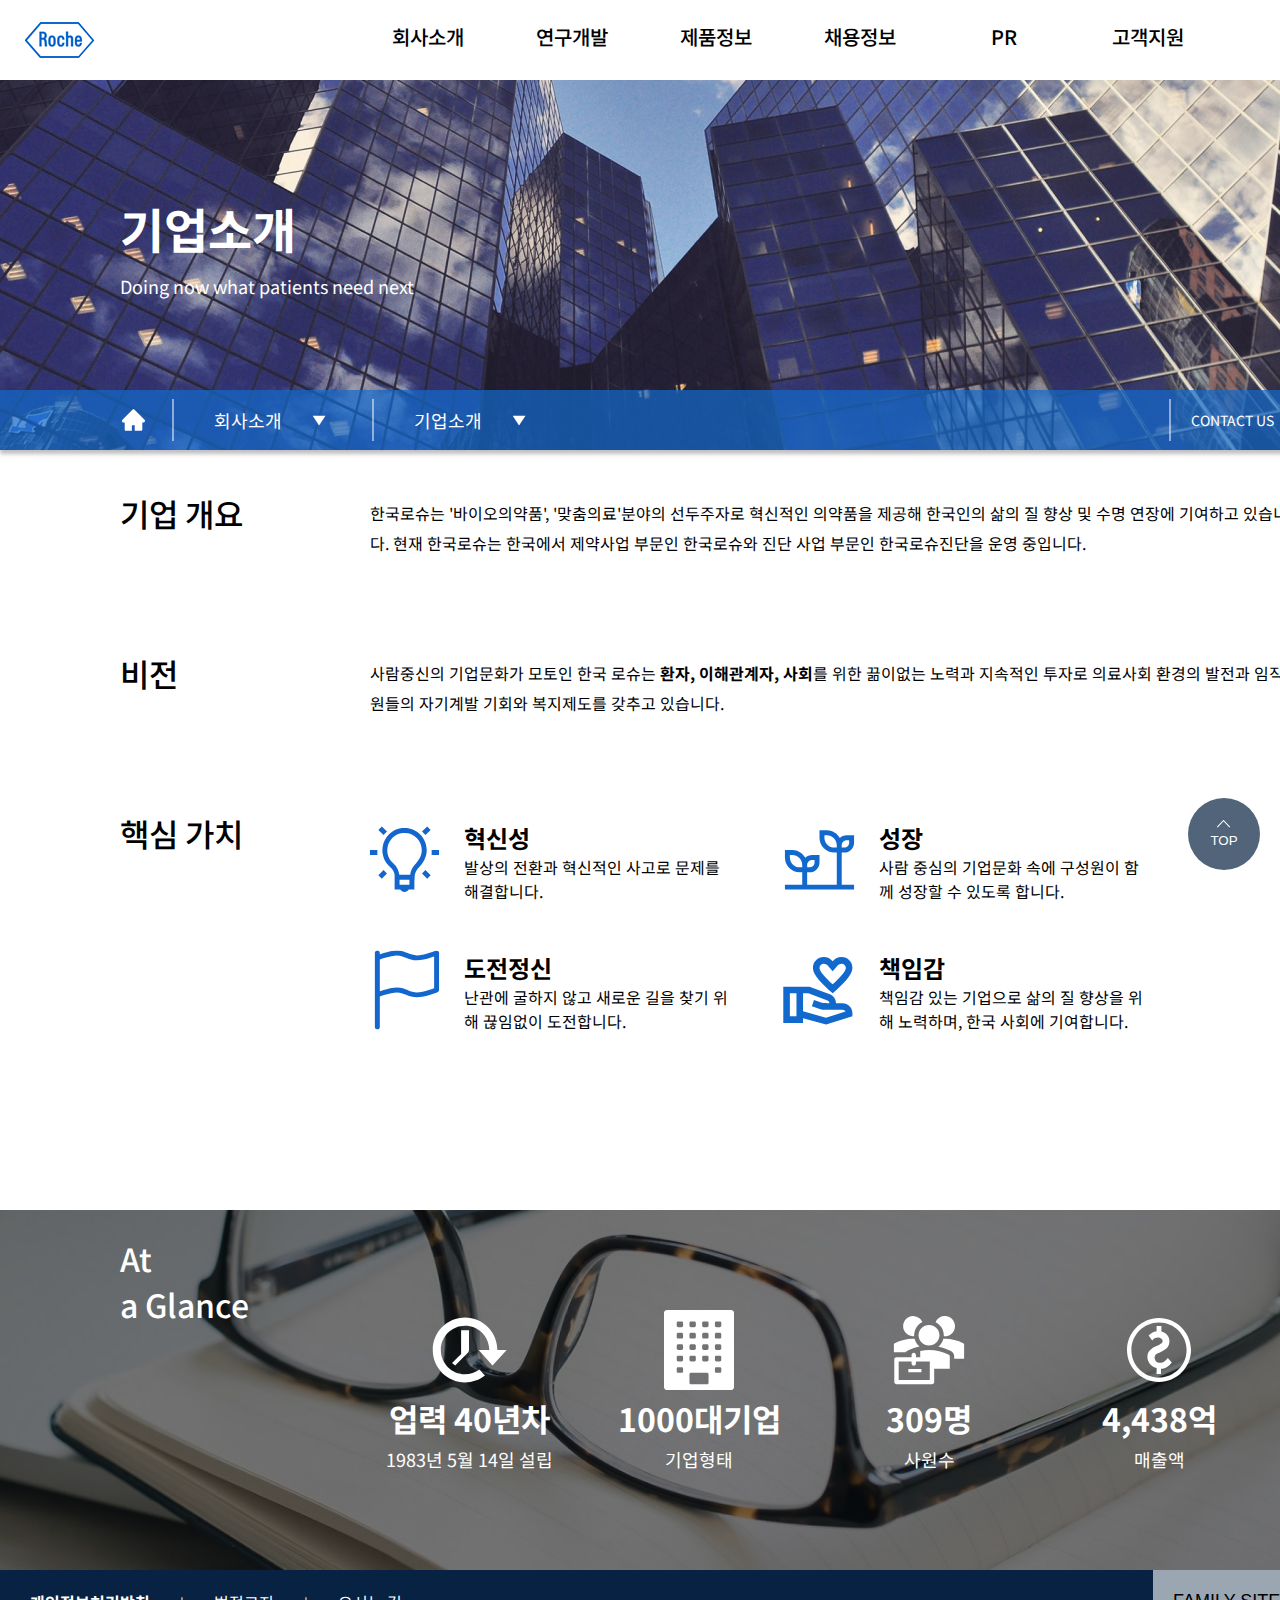
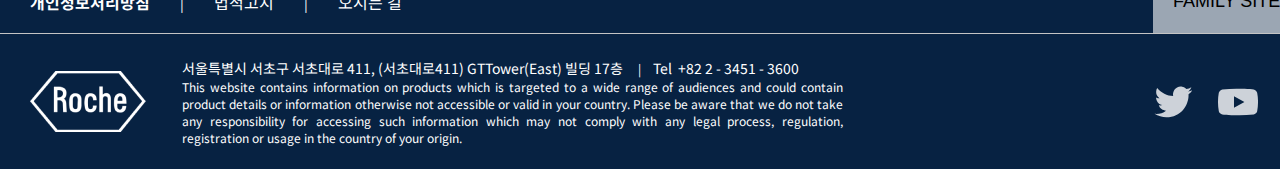
==== commit 92f272e5: "Add files via upload" ====
--- a/company-1.html
+++ b/company-1.html
@@ -8,8 +8,8 @@
     <link rel="stylesheet" href="https://unpkg.com/swiper@8/swiper-bundle.min.css"/>
     <link href="https://fonts.googleapis.com/css2?family=Noto+Sans+KR:wght@400;500;700&display=swap" rel="stylesheet">
     <link rel="stylesheet" href="./css/default.css">
-    <link rel="stylesheet" href="./css/company01_pc.css" media="screen and (min-width : 768px)">
-    <link rel="stylesheet" href="./css/company01_mobile.css" media="screen and (max-width : 767px)">
+    <link rel="stylesheet" href="./css/company_pc.css" media="screen and (min-width : 768px)">
+    <link rel="stylesheet" href="./css/company_mobile.css" media="screen and (max-width : 767px)">
     <script src="https://ajax.googleapis.com/ajax/libs/jquery/3.6.0/jquery.min.js"></script>
     <script src="./js/main.js"></script>
 </head>
--- a/css/company_pc.css
+++ b/css/company_pc.css
@@ -0,0 +1,822 @@
+.mobile-only{
+    display: none;
+}
+
+
+/* header(메뉴바 부분 */
+
+#main-header{
+    width: 100%;
+    height: 80px;
+    box-shadow: 0px 4px 4px -4px rgba(0, 0, 0, 0.25);
+}
+
+#main-header > .container{
+    width: 1440px;
+    margin: 0 auto;
+    position: relative;
+}
+
+#main-header > .container > .logo{
+    position: absolute;
+    left: 25px;
+    top: 22px;
+}
+
+#gnb > ul {
+    display: flex;
+    position: absolute;
+    top: 22px;
+    left: 381px;
+}
+
+#gnb > ul > li{
+    width: 94px;
+    z-index: 15;
+    display: flex;
+    justify-content: center;
+}
+
+#gnb > ul > li > a{
+    font-size: 20px;
+    font-weight: 400;
+    display: block;
+    height: 60px;
+}
+
+#gnb > ul > li:not(:last-child){
+    margin-right: 50px;
+}
+
+#gnb > ul > li > a{
+    color: #000;
+    font-weight: 500;
+    font-size: 20px;
+}
+
+#gnb > ul > li > .depth2{
+    display: flex;
+    align-items: center;
+    justify-content: center;
+    position: absolute;
+    height: 65px;
+    top: 60px;
+    z-index: 10;
+    color: #fff;
+    display: none;
+    text-align: center;
+}
+
+#gnb > ul > li > .depth2.on{
+    display: flex;
+    min-width: 400px;
+}
+
+#gnb > ul > li > .depth2 > li > a{
+    color: #fff;
+}
+
+#gnb > ul > li > .depth2 > li > a:hover{
+    color: #FFE816;
+}
+
+#gnb > ul > li > .depth2 > li > span{
+    margin: 0 50px;
+}
+
+#main-header .depth2-box{
+    width: 100vw;
+    margin: 0 auto;
+    background: rgba(18, 105, 205, 0.8);
+    position: absolute;
+    height: 0;
+    top: 80px;
+    z-index: 9;
+    transition: all 0.3s;
+}
+
+#main-header .depth2-box.on{
+    height: 65px;
+    opacity: 1;
+}
+
+
+#site-map{
+    position: absolute;
+    top: 29.33px;
+    right: 25px;
+    background: transparent;
+    border: none;
+}
+
+#site-map:hover{
+    cursor: pointer;
+}
+
+
+
+
+/* 사이트맵 */
+#sitemap-modal{
+    background: rgba(255, 255, 255, 0.95);;
+    width: 100%;
+    height: 100vh;
+    z-index: 999;
+    position: fixed;
+    top: 0;
+    display: flex;
+    align-items: center;
+    justify-content: center;
+    display: none;
+}
+
+#sitemap-modal.on{
+    display: flex;
+}
+
+#sitemap-modal .logo{
+    position: absolute;
+    left: 25px;
+    top: 26px;
+}
+
+#sitemap-modal .close{
+    position: absolute;
+    right: 26.29px;
+    top: 31.29px;
+    border: none;
+    background: transparent;
+}
+
+#sitemap-modal .close:hover{
+    cursor: pointer;
+}
+
+#sitemap-modal .sitemap > ul{
+    display: flex;
+    text-align: center;
+}
+
+
+#sitemap-modal .sitemap > ul > li:not(:last-child){
+    margin-right: 50px;
+}
+
+#sitemap-modal .sitemap > ul > li > a{
+    width: 160px;
+    color: #000;
+    font-size: 38px;
+    font-weight: 500;
+    display: block;
+    height: 75px;
+    line-height: 75px;
+    margin-bottom: 40px;
+    border-bottom: 3px solid #333;
+}
+
+
+#sitemap-modal .sitemap .depth2 li a{
+    color: #000;
+    font-size: 26px;
+    font-weight: 400;
+    display: block;
+}
+
+#sitemap-modal .sitemap .depth2 li a:hover{
+    color: #1269CD;
+}
+
+#sitemap-modal .sitemap .depth2 li:not(:last-child){
+    margin-bottom: 50px;
+}
+
+
+
+/* 서브 메뉴 */
+
+#sub-visual{
+    width: 100%;
+    height: 370px;
+    background-image: url(../images/title2.jpg);
+    background-position: center;
+    background-size: cover;
+}
+
+#sub-visual .title{
+    width: 1440px;
+    margin: 0 auto;
+    height: 370px;
+    color: #fff;
+    font-size: 18px;
+    padding-top: 113px;
+    padding-left: 120px;
+    -webkit-animation-name: moving-title;
+    -webkit-animation-duration: 3s;
+    animation-name: moving-title;
+    animation-duration: 3s;
+}
+
+@-webkit-keyframes moving-title {
+    from { padding-left: 0%;
+            opacity: 0;
+        }
+    to { padding-left: 120px;
+        opacity: 100%;
+        }
+}
+@keyframes moving-title {
+    from { padding-left: 0%;
+        opacity: 0;
+        }
+    to { padding-left: 120px; 
+        opacity: 100%;
+
+        }
+}
+
+#sub-visual .title > h3{
+    font-size: 48px;
+    margin-bottom: 10px;
+}
+
+
+
+/* 브레드크럼 */
+
+#breadcrumb{
+    width: 1440px;
+    margin: -60px auto;
+    height: 60px;
+    background: rgba(18, 105, 205, 0.7);
+    box-shadow: 0px 4px 4px rgb(0 0 0 / 25%);
+}
+
+#breadcrumb .sub-menu{
+    position: relative;
+    padding-left: 120px;
+}
+
+#breadcrumb .sub-menu > ul{
+    display: flex;
+    height: 60px;
+    align-items: center;
+    justify-content: start;
+}
+
+#breadcrumb .sub-menu > ul > li{
+    display: flex;
+    align-items: center;
+}
+
+
+#breadcrumb .sub-menu > ul > li:hover{
+    cursor: pointer;
+}
+
+#breadcrumb .sub-menu > ul > li:first-child > a{
+    display: flex;
+    align-items: center;
+    justify-content: center;
+    margin-right: 25px;
+}
+
+#breadcrumb .sub-menu > ul > li:not(:first-child){
+    width: 200px;
+    height: 60px;
+    color: #fff;
+    font-size: 18px;
+}
+
+#breadcrumb .border{
+    margin-right: 40px;
+    width: 2px;
+    height: 42px;
+    background: rgb(255, 255, 255,0.5);
+}
+
+#breadcrumb .sub-menu > ul > li:not(:first-child) > img{
+    margin-left: 30px;
+}
+
+#breadcrumb .sub-menu > ul > li > ul{
+    position: absolute;
+    top: 60px;
+}
+
+#breadcrumb .sub-menu > ul > li > ul > li{
+    width: 200px;
+    height: 60px;
+    background: rgba(18, 106, 206, 0.9);
+    border-top: 2px solid rgba(255, 255, 255, 0.4);
+    line-height: 60px;
+    padding-left: 40px;
+}
+
+#breadcrumb .sub-menu > ul > li > ul > li:hover{
+    background: rgb(18, 106, 206);
+}
+
+
+#breadcrumb .sub-menu > ul > li > ul{
+    height: 0;
+    opacity: 0;
+    overflow: hidden;
+    transition: all 0.3s;
+}
+
+#breadcrumb .sub-menu > ul > li > ul.depth1.on{
+    height: 300px;
+    opacity: 1;
+}
+
+#breadcrumb .sub-menu > ul > li > ul.depth2.on{
+    height: 100%;
+    opacity: 1;
+}
+
+#breadcrumb .sub-menu > ul > li > ul > li > a{
+    color: #fff;
+    font-size: 18px;
+}
+
+#breadcrumb > .sub-menu > a{
+    position: absolute;
+    height: 60px;
+    top: 0;
+    right: 120px;
+    display: flex;
+    align-items: center;
+    color: #fff;
+    text-transform: uppercase;
+    font-size: 14px;
+}
+
+#breadcrumb .sub-menu > a > .border{
+    margin-right: 20px;
+}
+
+#breadcrumb .sub-menu > a > img{
+    margin-left: 20px;
+}
+
+/* 콘텐츠 영역 */
+
+#contents {
+    margin: 0 auto;
+    width: 1440px;
+    height: 820px;
+    display: flex;
+    align-items: center;
+    flex-direction: column;
+    z-index: -5;
+}
+
+#contents > .text-box {
+    display: flex;
+    width: 1200px;
+    height: 100px;
+    margin-top: 100px;
+}
+
+#contents > .text-box > h1 {
+    width: 140px;
+    height: 60px;
+    font-size: 32px;
+    font-weight: 500;
+    margin-right: 120px;
+}
+
+#contents > .text-box > h1 > span {
+    text-decoration: overline var(--main-color);
+}
+
+#contents > .text-box > p {
+    width: 1000px;
+    margin-top: 8px;
+    margin-right: 25px;
+    line-height: 30px;
+}
+
+#contents > .text-box:nth-child(2) {
+    margin-top: 60px;
+}
+
+
+
+#contents > .value-box {
+    width: 1200px;
+    height: 300px;
+    margin-top: 60px;
+    display: flex;
+}
+
+#contents > .value-box > h1 {
+    width: 220px;
+    font-size: 32px;
+    font-weight: 500;
+}
+
+#contents > .value-box > h1 > span {
+    text-decoration: overline var(--main-color);
+}
+
+#contents > .value-box > .text-box {
+    flex-wrap: wrap;
+}
+
+.value {
+    width: 365px;
+    height: 80px;
+    display: flex;
+    margin-top: 10px;
+    margin-right: 25px;
+    margin-left: 25px;
+    margin-bottom: 50px;
+}
+
+.value > img {
+    margin-right: 20px;
+}
+
+.value > .text > h1 {
+    font-size: 20px;
+    font-weight: 700;
+}
+
+.value > .text > p {
+    font-size: 16px;
+}
+
+
+
+/* At a glance */
+
+#glance {
+    width: 100%;
+    height: 360px;
+    background-image: url(../images/subpage-contents.jpg);
+    background-position: center;
+    background-size: cover;
+    position: relative;
+    display: flex;
+    z-index: -5;
+}
+
+#glance .text-box{
+    width: 1440px;
+    margin: 0 auto;
+    display: flex;
+}
+
+#glance > .text-box > h1 {
+    color: #fff;
+    padding-left: 120px;
+    padding-top: 25px;
+    font-size: 32px;
+    font-weight: 500;
+    z-index: 2;
+}
+
+#glance > .text-box > h1 > span {
+    text-decoration: overline var(--main-color);
+}
+
+.glance-box {
+    margin-top: 100px;
+    margin-left: 135px;
+    z-index: 2;
+    display: flex;
+}
+
+.glance-box > .box {
+    width: 170px;
+    color: #fff;
+    text-align: center;
+    font-size: 18px;
+    margin-right: 60px;
+}
+
+.glance-box > .box > img {
+    width: 80px;
+    height: 80px;
+    margin: 0 auto;
+    
+}
+
+.glance-box > .box > h2 {
+    font-size: 32px;
+    margin-top: 5px;
+    margin-bottom: 5px;
+}
+
+
+
+
+/* 서브페이지2 연혁 */
+
+#contents2 {
+    margin: 0 auto;
+    width: 1440px;
+    height: 540px;
+    display: flex;
+    align-items: center;
+    flex-flow: column;
+}
+
+#contents2 > .container{
+    margin-top: 60px;
+    background: #ccc;
+    width: 1440px;
+    height: 540px;
+    background-image: url(../images/subpage-contents2.jpg);
+    background-position: top;
+    background-size: cover;
+    -webkit-animation-name: moving-img;
+    -webkit-animation-duration: 12s;
+    animation-name: moving-img;
+    animation-duration: 12s;
+    animation-iteration-count: infinite;
+    animation-direction:alternate;
+
+}
+
+@-webkit-keyframes moving-img {
+    from { 
+        background-position: top;
+        }
+    to { 
+        background-position: bottom;
+        }
+}
+@keyframes moving-img {
+    from { 
+        background-position: top;
+        }
+    to {
+        background-position: bottom;
+        }
+}
+
+#contents2 > .container > .text{
+    color: #fff;
+    width: 1440px;
+    margin: 0 auto;
+    height: 100%;
+    display: flex;
+    flex-direction: column;
+    align-items: center;
+    justify-content: center;
+    text-align: center;
+}
+
+
+#contents2 > .container > .text > h1 {
+    font-size: 48px;
+    font-weight: 500;
+    margin-bottom: 10px;
+}
+
+#contents2 > .container > .text > p {
+    font-size: 22px;
+    font-weight: 400;
+    line-height: 32px;
+}
+
+/* history */
+
+#history {
+    width: 1440px;
+    display: flex;
+    height: 760px;
+    margin: 0 auto;
+    overflow: hidden;
+}
+
+#history > .move {
+    margin-left: 120px;
+    margin-top: 90px;
+    position: relative;
+    height: 100%;
+    width: 200px;
+}
+
+#history > .move > h2 {
+    font-size: 48px;
+    font-weight: 500;
+    color: var(--main-color);
+    display: flex;
+    margin-top: 40px;
+}
+
+#history > .move > h2:last-child {
+    margin-top: 50px;
+}
+
+#history > .move > h2 > img {
+    z-index: 2;
+}
+
+#history > .move > h2 > img:first-child {
+    margin-left: 10px;
+}
+
+#history > .move > span {
+    position: absolute;
+    width: 0px;
+    height: 96px;
+    top: 82px;
+    left: 181px;
+    border: 1px solid #333;
+}
+
+#history > .move > span:nth-child(2) {
+ top: 190px;
+ height: 98px;
+}
+
+#history > .move > span:nth-child(4) {
+    top: 300px;
+    height: 98px;
+}
+
+#history > .move > span:nth-child(6) {
+    top: 410px;
+    height: 300px;
+    z-index: -2;
+}
+
+#history > .text {
+    position: absolute;
+    margin-left: 400px;
+    margin-top: 180px;
+    font-size: 24px;
+    font-weight: 500;
+    width: 800px;
+    
+}
+
+#history > .text > p {
+    margin-bottom: 5px;
+}
+
+#history > .text:nth-child(3) {
+    margin-top: 290px;
+}
+
+#history > .text:nth-child(4) {
+    margin-top: 400px;
+    width: 1000px;
+}
+
+#history > .text:nth-child(5) {
+    margin-top: 505px;
+}
+
+
+/* footer */
+
+#main-footer{
+    margin: 0 auto;
+    width: 100%;
+    height: 199px;
+    background: #072242;
+}
+
+#main-footer .ft-top{
+    width: 1440px;
+    margin: 0 auto;
+    height: 63px;
+    position: relative;
+}
+
+#main-footer .ft-menu{
+    display: flex;
+    position: absolute;
+    top: 20px;
+    left: 30px;
+}
+
+#main-footer .ft-menu li > a{
+    color: #fff;
+    font-size: 16px;
+}
+
+#main-footer .ft-menu li > span{
+    margin-right: 30px;
+    margin-left: 30px;
+    color: #fff;
+    font-size: 14px;
+}
+
+#family-site{
+    width: 287px;
+    height: 63px;
+    display: flex;
+    align-items: center;
+    font-size: 18px;
+    padding: 19px 20px;
+    background: rgba(255, 255, 255, 0.6);
+    border: none;
+    text-transform: uppercase;
+    position: absolute;
+    top: 0;
+    right: 0;
+}
+
+#family-site:hover{
+    cursor: pointer;
+}
+
+#family-site > img{
+    margin-left: 110px;
+}
+
+#main-footer .ft-top .family-site-list{
+    position: absolute;
+    right: 0;
+    top: -129px;
+    display: none;
+}
+
+#main-footer .ft-top .family-site-list.on{
+    display: block;
+}
+
+#main-footer .ft-top .family-site-list li{
+    width: 287px;
+    height: 65px;
+    background: rgba(200, 215, 232, 0.8);
+}
+
+#main-footer .ft-top .family-site-list li a{
+    display: block;
+    width: 287px;
+    height: 65px;
+    padding-left: 20px;
+    padding-top: 21px;
+    color: #000;
+    font-size: 20px;
+}
+
+
+#main-footer .ft-bottom{
+    width: 1440px;
+    margin: 0 auto;
+    height: 136px;
+    border-top: 1px solid #c4c4c4;
+    display: flex;
+    align-items: center;
+    padding-left: 30px;
+}
+
+#main-footer .ft-bottom > img{
+    margin-right: 36px;
+}
+
+#main-footer .ft-bottom .text{
+    width: 661px;
+    color: #fff;
+    font-size: 12px;
+    text-align: justify;
+}
+
+#main-footer .ft-bottom .text p:first-child{
+    font-size: 14px;
+}
+
+#main-footer .ft-bottom .text p:first-child > span{
+    font-size: 12px;
+    margin-right: 1em;
+    margin-left: 1em;
+}
+
+#main-footer .ft-bottom .sns ul{
+    display: flex;
+    width: 170px;
+    justify-content: space-between;
+    margin-left: 310px;
+}
+
+#main-footer .ft-bottom > button{
+    width: 72px;
+    height: 72px;
+    border-radius: 50%;
+    background: #51647A;
+    color: #fff;
+    border: none;
+    display: flex;
+    flex-direction: column;
+    justify-content: center;
+    align-items: center;
+    position: fixed;
+    bottom: 30px;
+    right: 20px;
+}
+
+#main-footer .ft-bottom > button:hover{
+    cursor: pointer;
+}
+
+#main-footer .ft-bottom > button > img{
+    margin-bottom: 5px;
+}--- a/css/company_mobile.css
+++ b/css/company_mobile.css
@@ -0,0 +1,528 @@
+.pc-only{
+    display: none;
+}
+
+#main-header{
+    width: 100%;
+    height: 80px;
+    box-shadow: 0px 4px 4px -4px rgba(0, 0, 0, 0.25);
+    position: relative;
+}
+
+#main-header > .container{
+    height: 80px;
+    display: flex;
+    align-items: center;
+    justify-content: center;
+}
+
+#main-header > .container > .logo > img{
+    width: 94px;
+}
+
+#mobile-menu{
+    position: absolute;
+    border: none;
+    background: transparent;
+    top: 16px;
+    right: 10px;
+}
+
+#gnb{
+    width: 100%;
+    overflow: hidden;
+    display: flex;
+    flex-direction: column;
+    position: absolute;
+    top: 80px;
+    z-index: 9;
+    transition: all 0.5s;
+    height: 0;
+}
+
+#gnb.on{
+    height: 100vh;
+}
+
+#gnb > ul{
+    background: #fff;
+}
+
+#gnb > ul > li{
+    width: 100%;
+    z-index: 15;
+    line-height: 63px;
+}
+
+#gnb > ul > li > a{
+    padding-left: 15px;
+    font-size: 20px;
+    font-weight: 500;
+    display: block;
+    width: 100%;
+    height: 63px;
+}
+
+#gnb > ul > li > a{
+    pointer-events: none;
+}
+
+
+#gnb > ul > li > a{
+    color: #000;
+    font-weight: 500;
+    font-size: 20px;
+}
+
+#gnb > ul > li > ul > li > span{
+    display: none;
+}
+
+#gnb > ul > li > .depth2 li > a{
+    padding-left: 15px;
+    display: block;
+    font-size: 18px;
+    color: #000;
+    background-color: rgba(18, 105, 205,0.5);
+}
+
+#gnb > ul > li > .depth2 {
+    display: none;
+}
+
+#gnb > ul > li > .depth2.on{
+    display: block;
+}
+
+
+/* 서브 메뉴 */
+
+
+#sub-visual{
+    width: 100%;
+    height: 310px;
+    background-image: url(../images/title2.jpg);
+    background-position: center;
+    background-size: cover;
+}
+
+#sub-visual .title{
+    width: 100%;
+    height: 250px;
+    color: #fff;
+    font-size: 16px;
+    display: flex;
+    flex-direction: column;
+    justify-content: center;
+    align-items: center;
+    -webkit-animation-name: moving-title;
+	-webkit-animation-duration: 2.5s;
+	animation-name: moving-title;
+	animation-duration: 2.5s;
+}
+
+@-webkit-keyframes moving-title {
+    from { 
+            opacity: 0;
+        }
+    to { 
+        opacity: 100%;
+        }
+}
+@keyframes moving-title {
+    from { 
+        opacity: 0;
+        }
+    to { 
+        opacity: 100%;
+        }
+}
+
+#sub-visual .title > h3{
+    font-size: 40px;
+    margin-bottom: 15px;
+}
+
+
+#breadcrumb{
+    width: 100%;
+    height: 60px;
+    background: rgba(18, 105, 205, 0.7);
+    box-shadow: 0px 4px 4px rgb(0 0 0 / 25%);
+    margin-top: -60px;
+}
+
+#breadcrumb .sub-menu{
+    width: 100%;
+    position: relative;
+}
+
+#breadcrumb .sub-menu > ul{
+    display: flex;
+    height: 60px;
+    align-items: center;
+    justify-content: start;
+    flex: 1;
+}
+
+#breadcrumb .sub-menu > ul > li{
+    display: flex;
+    align-items: center;
+}
+
+#breadcrumb .sub-menu > ul > li:not(:first-child){
+    width: 50vw;
+    height: 60px;
+    color: #fff;
+    font-size: 16px;
+}
+
+#breadcrumb .sub-menu > ul > li:nth-child(2) {
+    padding-left: 50px;
+}
+
+#breadcrumb .sub-menu > ul > li:nth-child(3) {
+    padding-right: 50px;
+}
+
+#breadcrumb .border{
+    margin-right: 40px;
+    width: 2px;
+    height: 38px;
+    background: rgb(255, 255, 255,0.5);}
+
+
+#breadcrumb .sub-menu > ul > li:not(:first-child) > img{
+    margin-left: 15px;
+}
+
+#breadcrumb .sub-menu > ul > li > ul{
+    position: absolute;
+    top: 60px;
+}
+
+#breadcrumb .sub-menu > ul > li > .depth1{
+    left: 0;
+}
+
+#breadcrumb .sub-menu > ul > li > ul > li{
+    width: 50vw;
+    height: 60px;
+    background: rgba(18, 106, 206, 0.9);
+    border-top: 2px solid rgba(255, 255, 255, 0.4);
+    line-height: 60px;
+    padding-left: 40px;}
+
+#breadcrumb .sub-menu > ul > li > ul{
+    height: 0;
+    opacity: 0;
+    overflow: hidden;
+    transition: all 0.3s;
+}
+
+#breadcrumb .sub-menu > ul > li > ul.depth1.on{
+    height: 300px;
+    opacity: 1;
+}
+
+#breadcrumb .sub-menu > ul > li > ul.depth2.on{
+    height: 180px;
+    opacity: 1;
+}
+
+#breadcrumb .sub-menu > ul > li > ul > li > a{
+    color: #fff;
+    font-size: 16px;
+}
+
+
+/* contents영역 */
+
+#contents {
+    width: 100vw;
+    height: 100vh;
+    padding-left: 20px;
+    padding-right: 20px;
+    display: inline-block;
+    position: relative;
+}
+
+#contents > .text-box {
+    margin-top: 40px;
+}
+
+#contents > .text-box > h1 {
+    font-size: 32px;
+    font-weight: 500;
+    margin-bottom: 40px;
+}
+
+#contents > .text-box > h1 > span {
+    text-decoration: overline var(--main-color);
+}
+
+#contents > .text-box > p {
+    line-height: 30px;
+    margin-bottom: 80px;
+}
+
+/* value */
+
+#contents > .value-box > h1 {
+    font-size: 32px;
+    font-weight: 500;
+    margin-bottom: 40px;
+}
+
+#contents > .value-box > h1 > span {
+    text-decoration: overline var(--main-color);
+}
+
+.value > img {
+    margin-bottom: 20px;
+}
+
+.value:nth-child(2) > img {
+    margin-left: 5px;
+}
+
+.value > .text {
+    margin-left: 15px;
+}
+
+.value > .text > h2 {
+    font-size: 20px;
+    font-weight: 700;
+    margin-bottom: 10px;
+}
+
+
+.value > .text > p{
+    font-size: 16px;
+    margin-bottom: 65px;
+}
+
+/* glance */
+
+#glance {
+    position: relative;
+    width: 100vw;
+    height: 1200px;
+    background-image: url(../images/mobile-subpage-contents.jpg);
+    background-size: cover;
+    position: relative;
+    margin-top: 80px;
+}
+
+#glance > h1 {
+    
+    color: #fff;
+    margin-left: 25px;
+    margin-top: 80px;
+    font-size: 32px;
+    height: 50px;
+    font-weight: 500;
+    position: absolute;
+    z-index: 2;
+}
+
+#glance > h1 > span {
+    text-decoration: overline var(--main-color);
+    
+}
+
+.glance-box {
+    position: absolute;
+    margin-top: 220px;
+    left: 50%;
+    transform:translate(-50%); 
+    z-index: 2;
+}
+
+
+
+.glance-box > .box {
+    margin-bottom: 70px;
+    text-align: center;
+    color: #fff;
+}
+
+.glance-box > .box > img {
+    width: 80px;
+    height: 80px;
+    margin: 0 auto;
+}
+
+.glance-box > .box > h2 {
+    font-size: 32px;
+    margin-top: 10px;
+    margin-bottom: 5px;
+}
+
+
+/* 연혁 페이지 */
+#contents2 {
+    width: 100%;
+    height: 240px;
+    display: flex;
+    align-items: center;
+    flex-flow: column;
+}
+
+#contents2 > .container{
+    background: #ccc;
+    width: 100%;
+    height: 240px;
+    background-image: url(../images/subpage-contents2.jpg);
+    background-position: top;
+    background-size: cover;
+    -webkit-animation-name: moving-img;
+    -webkit-animation-duration: 12s;
+    animation-name: moving-img;
+    animation-duration: 12s;
+    animation-iteration-count: infinite;
+    animation-direction:alternate;
+
+}
+
+@-webkit-keyframes moving-img {
+    from { 
+        background-position: top;
+        }
+    to { 
+        background-position: bottom;
+        }
+}
+@keyframes moving-img {
+    from { 
+        background-position: top;
+        }
+    to {
+        background-position: bottom;
+        }
+}
+
+#contents2 > .container > .text{
+    color: #fff;
+    width: 100%;
+    margin: 0 auto;
+    height: 100%;
+    display: flex;
+    flex-direction: column;
+    align-items: center;
+    justify-content: center;
+    text-align: center;
+}
+
+
+#contents2 > .container > .text > h1 {
+    font-size: 22px;
+    font-weight: 500;
+    margin-bottom: 15px;
+}
+
+#contents2 > .container > .text > p {
+    font-size: 13px;
+    font-weight: 500;
+    line-height: 17px;
+}
+
+
+
+/* history */
+#history-map {
+    margin-left: 20px;
+    margin-right: 20px;
+}
+
+#history-map h2 {
+    font-size: 48px;
+    font-weight: 500;
+    color: var(--main-color);
+    display: flex;
+    margin-top: 50px;
+    margin-bottom: 30px;
+}
+
+#history-map h2 img:first-child{
+    margin-left: 20px;
+}
+
+#history-map > .text {
+    width: 100%;
+}
+
+#history-map > .text > p {
+    margin-bottom: 20px;
+}
+
+#history-map > .text:last-child {
+    margin-bottom: 120px;
+}
+
+
+/* 메인 footer */
+
+#main-footer{
+    width: 100%;
+    height: 212px;
+    background: #072242;
+}
+
+#main-footer .ft-bottom{
+    padding-top: 20px;
+    display: flex;
+    flex-direction: column;
+    align-items: center;
+    justify-content: center;
+}
+
+#main-footer .ft-bottom > img{
+    margin-bottom: 25px;
+    width: 90px;
+}
+
+#main-footer .ft-bottom .text{
+    color: #fff;
+    font-size: 11px;
+    text-align: center;
+    margin-bottom: 25px;
+    width: 350px;
+    line-height: 2em;
+}
+
+#main-footer .ft-bottom .text p:first-child > span{
+    display: none;
+}
+
+#main-footer .ft-bottom .sns ul{
+    display: flex;
+    width: 165px;
+    justify-content: space-between;
+}
+
+#main-footer .ft-bottom .sns ul li a > img{
+    width: 35px;
+}
+
+#main-footer .ft-bottom > button{
+    width: 55px;
+    height: 55px;
+    border-radius: 50%;
+    background: #51647A;
+    color: #fff;
+    border: none;
+    display: flex;
+    flex-direction: column;
+    justify-content: center;
+    align-items: center;
+    position: fixed;
+    bottom: 20px;
+    right: 15px;
+    font-size: 12px;
+}
+
+
+#main-footer .ft-bottom > button > img{
+    margin-bottom: 8px;
+}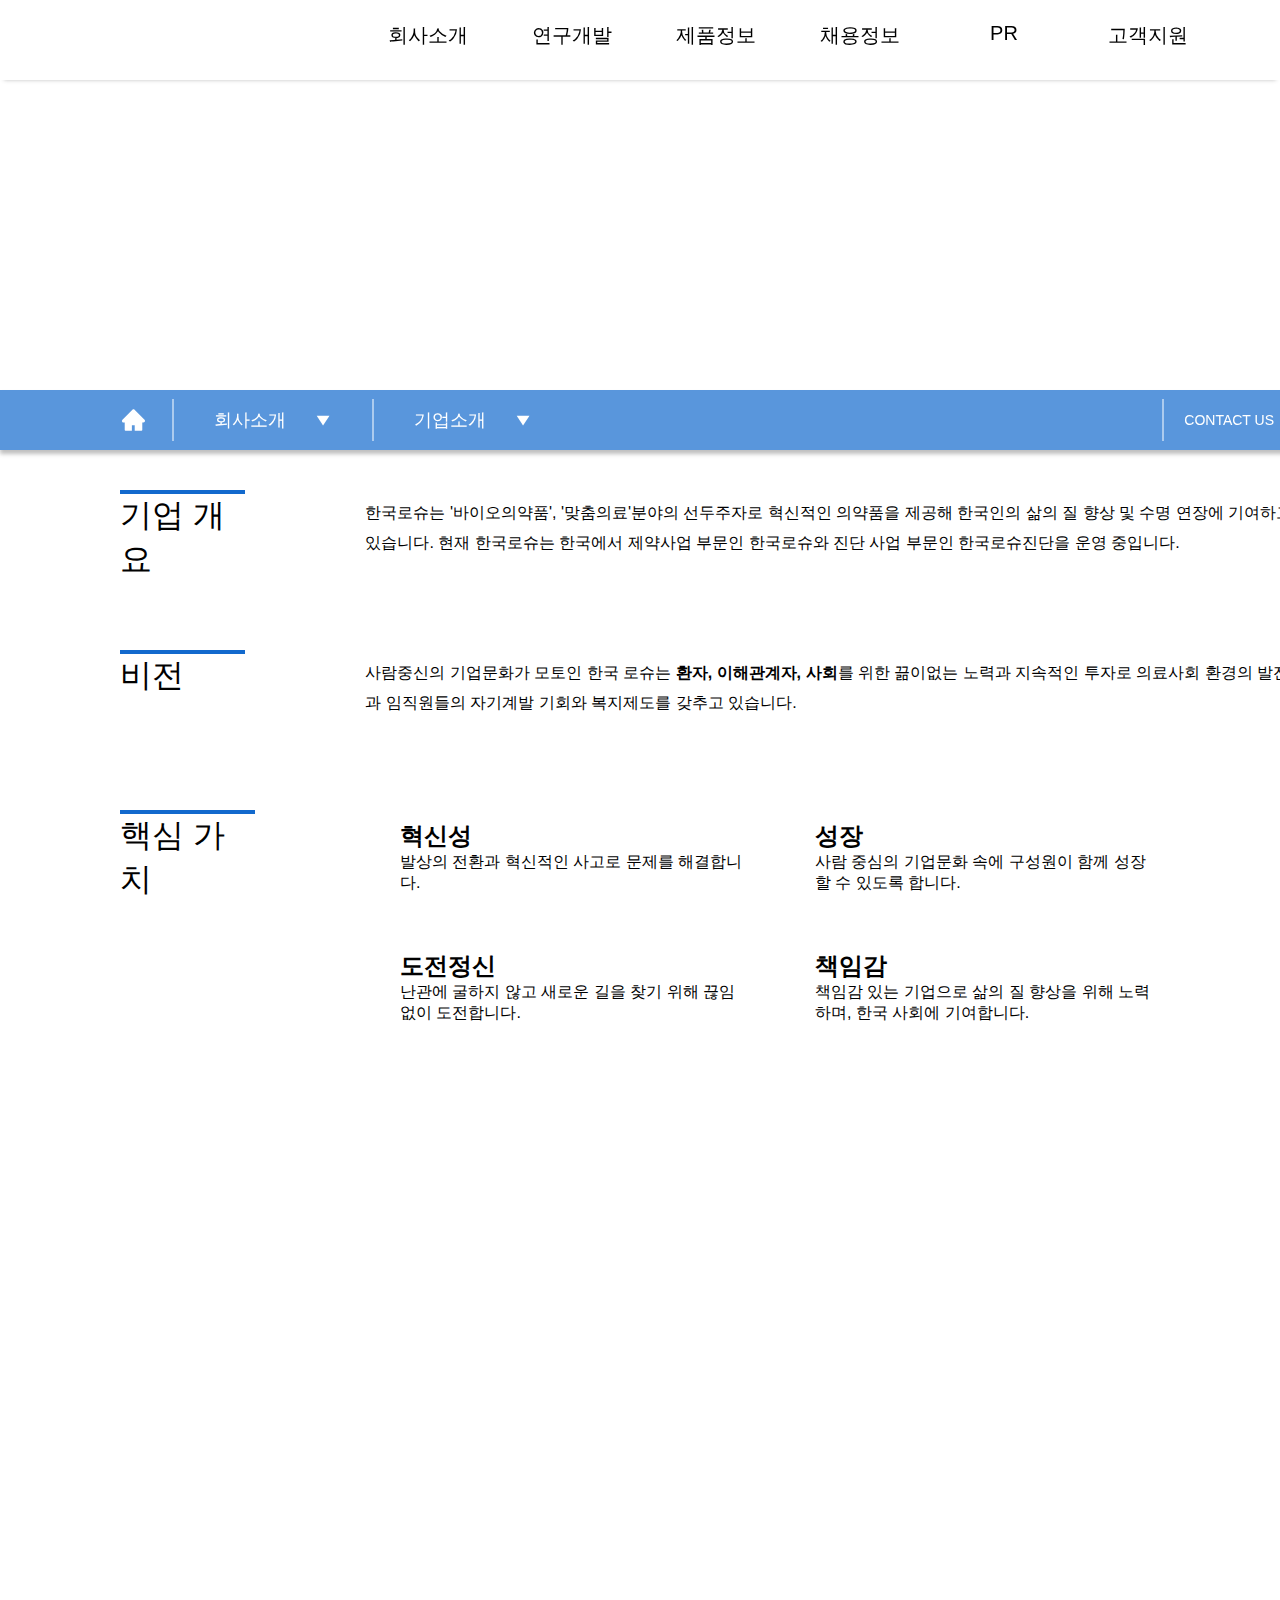
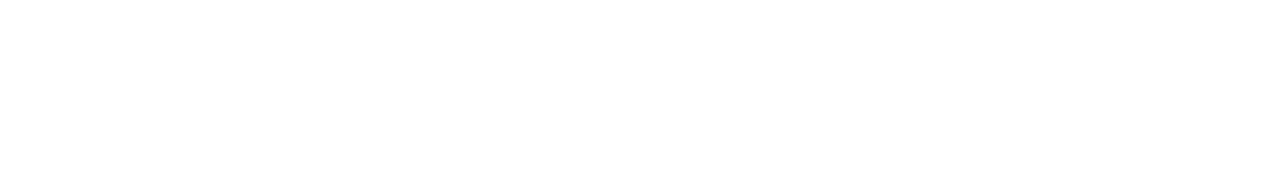
==== commit 33210581: "Add files via upload" ====
--- a/company-1.html
+++ b/company-1.html
@@ -4,7 +4,8 @@
     <meta charset="UTF-8">
     <meta http-equiv="X-UA-Compatible" content="IE=edge">
     <meta name="viewport" content="width=device-width, initial-scale=1.0">
-    <title>한국 로슈</title>
+    <title>한국 로슈 - 기업소개</title>
+    <link rel="shortcut icon" href="./images/logo2.png"/>
     <link rel="stylesheet" href="https://unpkg.com/swiper@8/swiper-bundle.min.css"/>
     <link href="https://fonts.googleapis.com/css2?family=Noto+Sans+KR:wght@400;500;700&display=swap" rel="stylesheet">
     <link rel="stylesheet" href="./css/default.css">
@@ -12,6 +13,12 @@
     <link rel="stylesheet" href="./css/company_mobile.css" media="screen and (max-width : 767px)">
     <script src="https://ajax.googleapis.com/ajax/libs/jquery/3.6.0/jquery.min.js"></script>
     <script src="./js/main.js"></script>
+    <meta name="description" content="Doing now what patients need next">  
+    <meta name="keywords" content="제약회사, 제약, 의료, 약, 바이오, 건강 ">
+    <meta name="author" content="한국 로슈">
+    <meta property="og:image" content="./images/org_company.png">
+    <meta property="og:title" content="한국 로슈">
+    <meta property="og:description" content="Doing now what patients need next">
 </head>
 <body>
     
@@ -21,7 +28,7 @@
     
     <div id="sub-visual">
         <div class="title">
-            <h3>기업소개</h3>
+            <h3>회사소개</h3>
             <p>Doing  now what patients need next</p>
         </div>
     </div>
--- a/css/company_pc.css
+++ b/css/company_pc.css
@@ -309,7 +309,6 @@
     background: rgba(18, 106, 206, 0.9);
     border-top: 2px solid rgba(255, 255, 255, 0.4);
     line-height: 60px;
-    padding-left: 40px;
 }
 
 #breadcrumb .sub-menu > ul > li > ul > li:hover{
@@ -329,6 +328,7 @@
     opacity: 1;
 }
 
+
 #breadcrumb .sub-menu > ul > li > ul.depth2.on{
     height: 100%;
     opacity: 1;
@@ -337,6 +337,9 @@
 #breadcrumb .sub-menu > ul > li > ul > li > a{
     color: #fff;
     font-size: 18px;
+    display: block;
+    width: 200px;
+    padding-left: 40px;
 }
 
 #breadcrumb > .sub-menu > a{
@@ -379,11 +382,12 @@
 }
 
 #contents > .text-box > h1 {
-    width: 140px;
+    width: 135px;
     height: 60px;
     font-size: 32px;
     font-weight: 500;
     margin-right: 120px;
+    border-top: 4px solid #1269CD;
 }
 
 #contents > .text-box > h1 > span {
@@ -402,7 +406,6 @@
 }
 
 
-
 #contents > .value-box {
     width: 1200px;
     height: 300px;
@@ -411,9 +414,11 @@
 }
 
 #contents > .value-box > h1 {
-    width: 220px;
+    width: 135px;
     font-size: 32px;
     font-weight: 500;
+    border-top: 4px solid #1269CD;
+    margin-right: 100px;
 }
 
 #contents > .value-box > h1 > span {
@@ -463,6 +468,8 @@
 }
 
 #glance .text-box{
+    padding-top: 25px;
+    padding-left: 120px;
     width: 1440px;
     margin: 0 auto;
     display: flex;
@@ -470,11 +477,11 @@
 
 #glance > .text-box > h1 {
     color: #fff;
-    padding-left: 120px;
-    padding-top: 25px;
     font-size: 32px;
     font-weight: 500;
     z-index: 2;
+    border-top: 4px solid #FFF;
+    display: block;
 }
 
 #glance > .text-box > h1 > span {
@@ -648,7 +655,7 @@
 #history > .text {
     position: absolute;
     margin-left: 400px;
-    margin-top: 180px;
+    margin-top: 160px;
     font-size: 24px;
     font-weight: 500;
     width: 800px;
--- a/css/company_mobile.css
+++ b/css/company_mobile.css
@@ -211,7 +211,7 @@
     background: rgba(18, 106, 206, 0.9);
     border-top: 2px solid rgba(255, 255, 255, 0.4);
     line-height: 60px;
-    padding-left: 40px;}
+}
 
 #breadcrumb .sub-menu > ul > li > ul{
     height: 0;
@@ -232,7 +232,9 @@
 
 #breadcrumb .sub-menu > ul > li > ul > li > a{
     color: #fff;
-    font-size: 16px;
+    display: block;
+    font-size: 16px;    
+    padding-left: 40px;
 }
 
 
@@ -245,6 +247,7 @@
     padding-right: 20px;
     display: inline-block;
     position: relative;
+    z-index: -3;
 }
 
 #contents > .text-box {
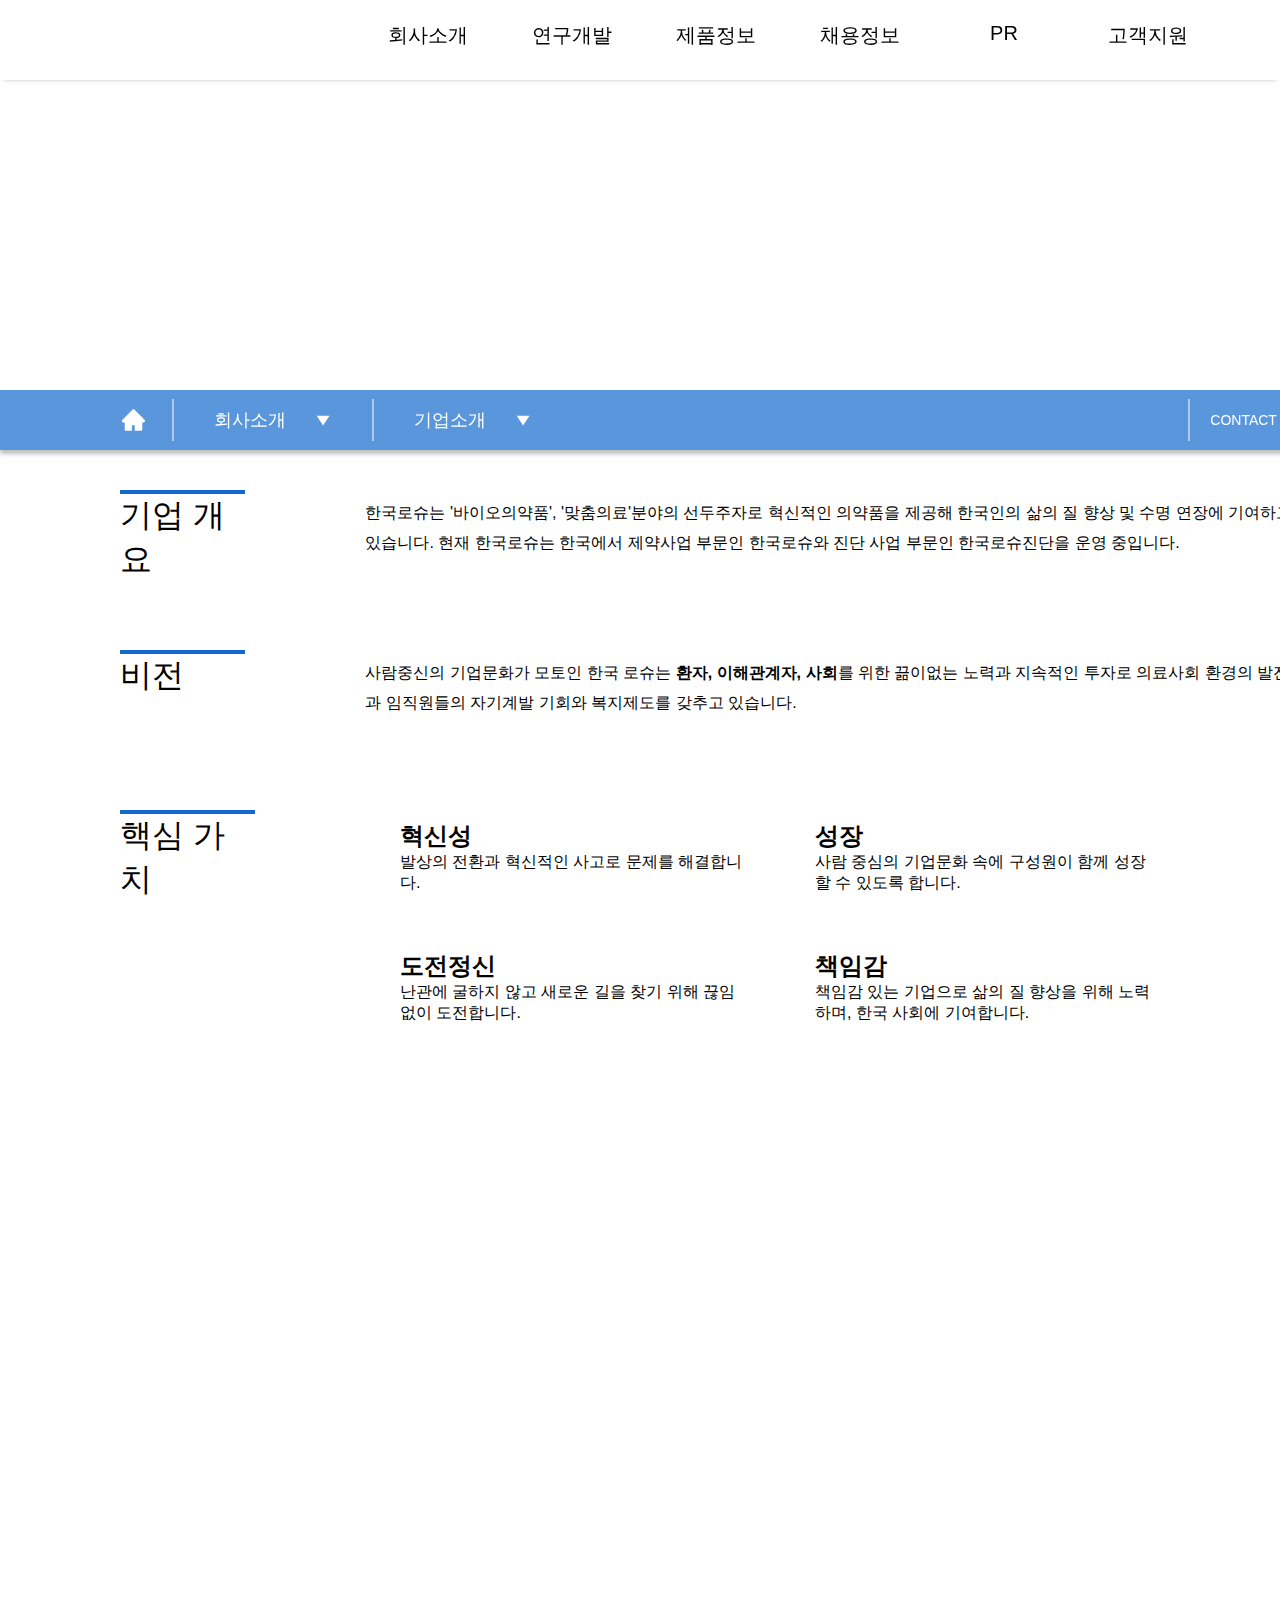
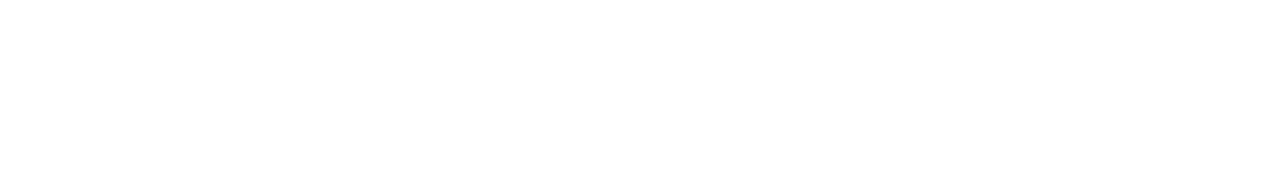
==== commit 1d1de3f0: "Add files via upload" ====
--- a/company-1.html
+++ b/company-1.html
@@ -17,7 +17,7 @@
     <meta name="keywords" content="제약회사, 제약, 의료, 약, 바이오, 건강 ">
     <meta name="author" content="한국 로슈">
     <meta property="og:image" content="./images/org_company.png">
-    <meta property="og:title" content="한국 로슈">
+    <meta property="og:title" content="한국 로슈 - 회사소개">
     <meta property="og:description" content="Doing now what patients need next">
 </head>
 <body>
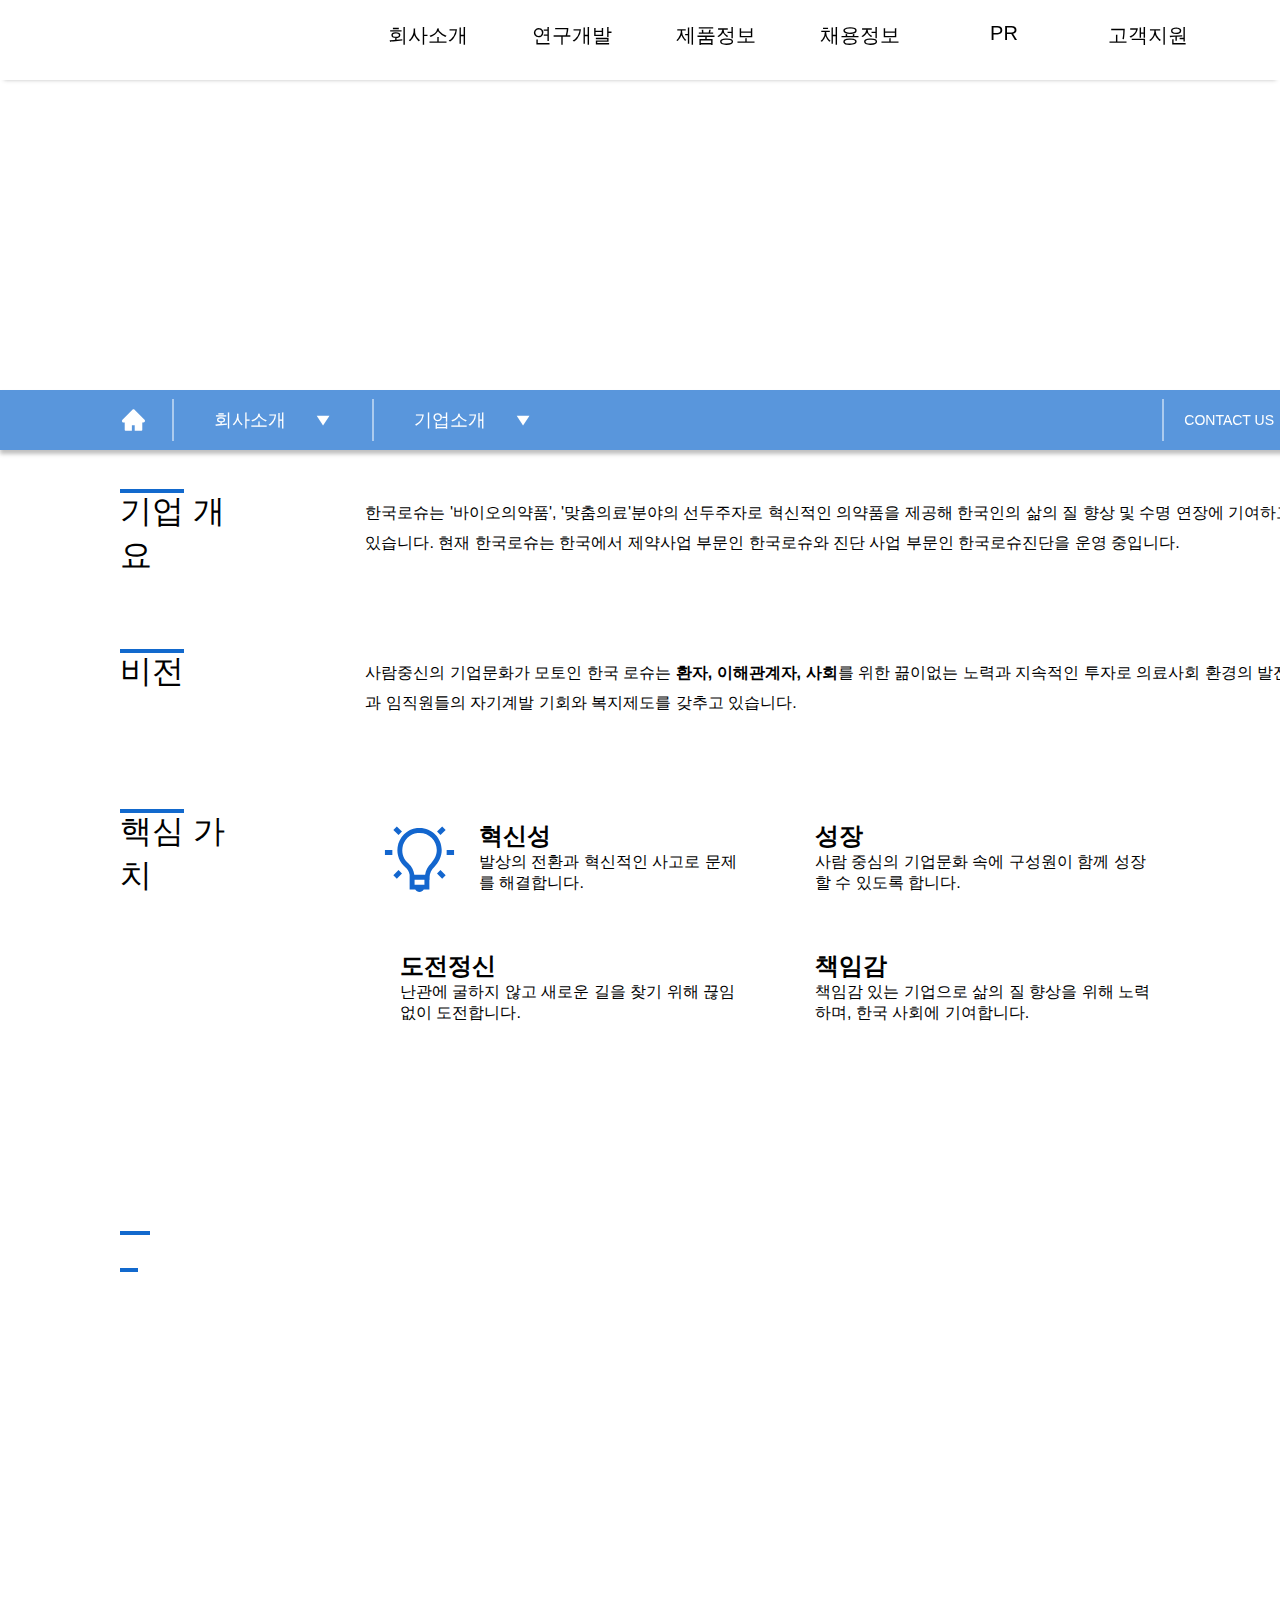
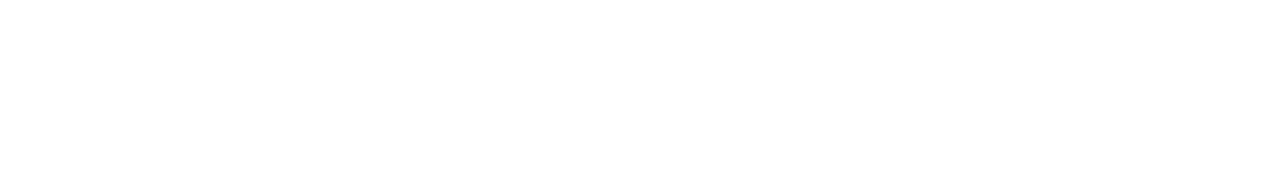
==== commit 32249881: "Add files via upload" ====
--- a/company-1.html
+++ b/company-1.html
@@ -57,12 +57,12 @@
 
     <section id="contents">
         <div class="text-box">
-            <h1>기업 개요</h1>
+            <h1><span>기업</span> 개요</h1>
             <p>한국로슈는 '바이오의약품', '맞춤의료'분야의 선두주자로 혁신적인 의약품을 제공해 한국인의 삶의 질 향상 및 수명 연장에 기여하고 있습니다.  현재 한국로슈는 한국에서 제약사업 부문인 한국로슈와 진단 사업 부문인 한국로슈진단을 운영 중입니다.</p>
         </div>
 
         <div class="text-box">
-            <h1>비전</h1>
+            <h1><span>비전</span></h1>
             <p>사람중신의 기업문화가 모토인 한국 로슈는 <strong>환자, 이해관계자, 사회</strong>를 위한 끎이없는 노력과 지속적인 투자로 의료사회 환경의 발전과 임직원들의 자기계발 기회와 복지제도를 갖추고 있습니다.</p>
         </div>
 
--- a/css/company_pc.css
+++ b/css/company_pc.css
@@ -387,7 +387,6 @@
     font-size: 32px;
     font-weight: 500;
     margin-right: 120px;
-    border-top: 4px solid #1269CD;
 }
 
 #contents > .text-box > h1 > span {
@@ -417,16 +416,20 @@
     width: 135px;
     font-size: 32px;
     font-weight: 500;
+    margin-right: 100px;
+}
+
+#contents > .text-box > h1 > span {
     border-top: 4px solid #1269CD;
-    margin-right: 100px;
-}
-
-#contents > .value-box > h1 > span {
-    text-decoration: overline var(--main-color);
-}
+}
+
 
 #contents > .value-box > .text-box {
     flex-wrap: wrap;
+}
+
+#contents > .value-box  h1 > span{
+    border-top: 4px solid #1269CD;
 }
 
 .value {
@@ -480,12 +483,12 @@
     font-size: 32px;
     font-weight: 500;
     z-index: 2;
-    border-top: 4px solid #FFF;
     display: block;
 }
 
+
 #glance > .text-box > h1 > span {
-    text-decoration: overline var(--main-color);
+    border-top: 4px solid #1269CD;
 }
 
 .glance-box {
@@ -515,6 +518,7 @@
     margin-top: 5px;
     margin-bottom: 5px;
 }
+
 
 
 
--- a/css/company_mobile.css
+++ b/css/company_mobile.css
@@ -261,7 +261,7 @@
 }
 
 #contents > .text-box > h1 > span {
-    text-decoration: overline var(--main-color);
+    border-top: 4px solid #1269CD;
 }
 
 #contents > .text-box > p {
@@ -277,8 +277,8 @@
     margin-bottom: 40px;
 }
 
-#contents > .value-box > h1 > span {
-    text-decoration: overline var(--main-color);
+#contents > .value-box  h1 > span{
+    border-top: 4px solid #1269CD;
 }
 
 .value > img {
@@ -317,8 +317,7 @@
     margin-top: 80px;
 }
 
-#glance > h1 {
-    
+#glance > .text-box > h1  {
     color: #fff;
     margin-left: 25px;
     margin-top: 80px;
@@ -329,9 +328,8 @@
     z-index: 2;
 }
 
-#glance > h1 > span {
-    text-decoration: overline var(--main-color);
-    
+#glance > .text-box > h1 > span {
+    border-top: 4px solid #1269CD;
 }
 
 .glance-box {
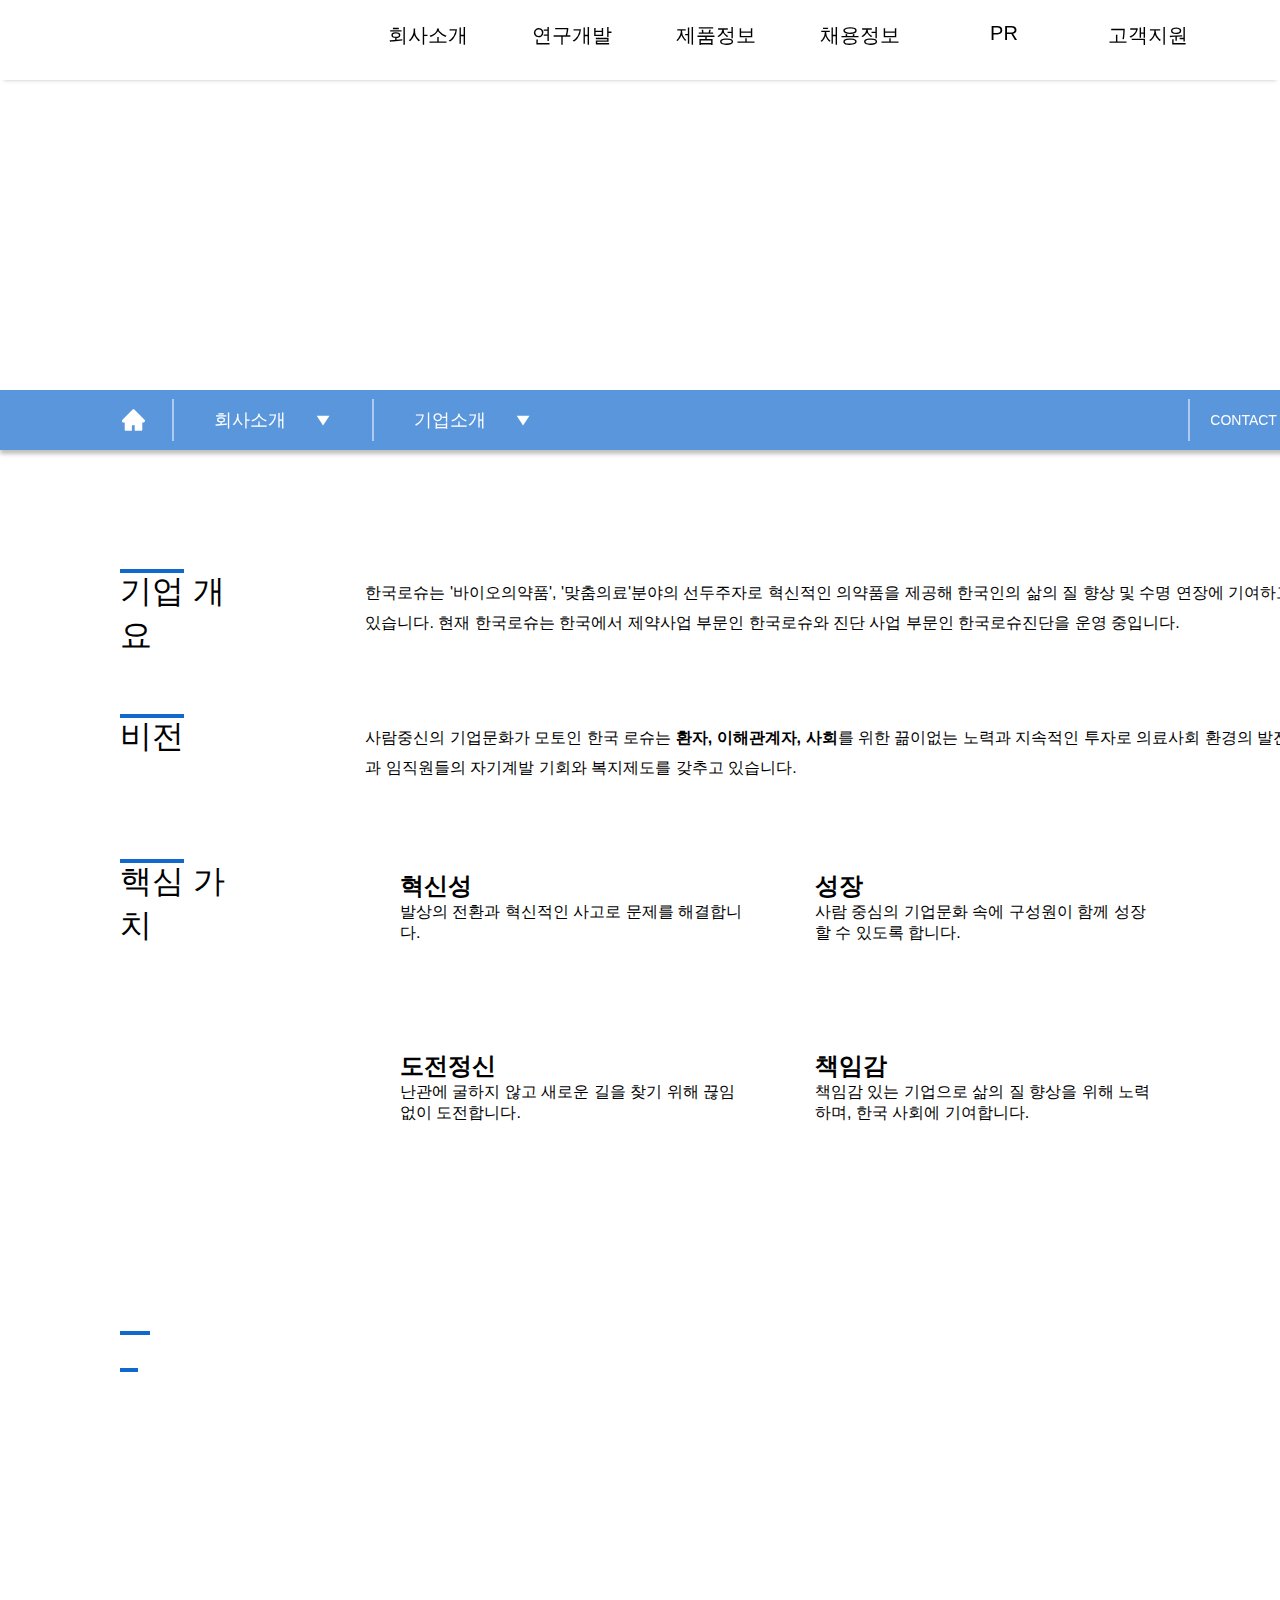
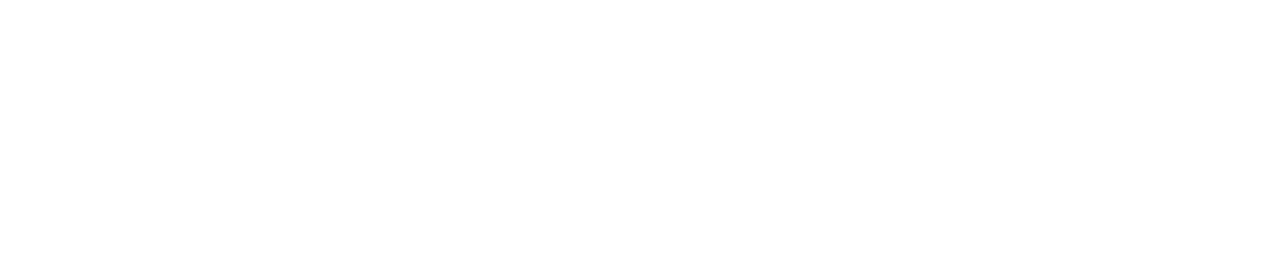
==== commit c65a8898: "Add files via upload" ====
--- a/company-1.html
+++ b/company-1.html
@@ -41,9 +41,9 @@
                     <ul class="depth1">
                         <li><a href="./research.html">연구개발</a></li>
                         <li><a href="./product.html">제품정보</a></li>
-                        <li><a href="#">채용정보</a></li>
+                        <li><a href="./hire.html">채용정보</a></li>
                         <li><a href="#">PR</a></li>
-                        <li><a href="./location.html">고객지원</a></li>
+                        <li><a href="./contact-1.html">고객지원</a></li>
                     </ul>
                 </li>
                 <li><div class="border"></div>기업소개<img src="./images/down_arrow.svg" alt="더보기">
@@ -51,7 +51,7 @@
                         <li><a href="./company-2.html">연혁</a></li>
                     </ul></li>
             </ul>
-            <a href="#" class="pc-only"><div class="border"></div>Contact Us<img src="./images/contact.svg" alt="고객센터"></a>
+            <a href="./contact-2.html" class="pc-only"><div class="border"></div>Contact Us<img src="./images/contact.svg" alt="고객센터"></a>
         </div>
     </div>
 
--- a/css/default.css
+++ b/css/default.css
@@ -19,4 +19,8 @@
 
 img{
     display: block;
-}+}
+
+html{
+    scroll-behavior: smooth;
+}
--- a/css/company_pc.css
+++ b/css/company_pc.css
@@ -118,26 +118,33 @@
 
 /* 사이트맵 */
 #sitemap-modal{
-    background: rgba(255, 255, 255, 0.95);;
+    background: rgba(255, 255, 255, 0.95);
     width: 100%;
     height: 100vh;
     z-index: 999;
+    display: none;
     position: fixed;
     top: 0;
+}
+
+#sitemap-modal.on{
+    display: block;
+}
+
+#sitemap-modal .container{
+    width: 1440px;
+    height: 100vh;
+    margin: 0 auto;
     display: flex;
     align-items: center;
     justify-content: center;
-    display: none;
-}
-
-#sitemap-modal.on{
-    display: flex;
+    position: relative;
 }
 
 #sitemap-modal .logo{
     position: absolute;
     left: 25px;
-    top: 26px;
+    top: 22px;
 }
 
 #sitemap-modal .close{
@@ -191,7 +198,6 @@
 }
 
 
-
 /* 서브 메뉴 */
 
 #sub-visual{
@@ -372,13 +378,14 @@
     align-items: center;
     flex-direction: column;
     z-index: -5;
+    padding-top: 80px;
+    margin-top: 100px;
 }
 
 #contents > .text-box {
     display: flex;
     width: 1200px;
     height: 100px;
-    margin-top: 100px;
 }
 
 #contents > .text-box > h1 {
@@ -390,7 +397,7 @@
 }
 
 #contents > .text-box > h1 > span {
-    text-decoration: overline var(--main-color);
+    border-top: 4px solid #1269CD;
 }
 
 #contents > .text-box > p {
@@ -404,12 +411,13 @@
     margin-top: 60px;
 }
 
-
 #contents > .value-box {
     width: 1200px;
     height: 300px;
     margin-top: 60px;
     display: flex;
+    margin-bottom: 150px;
+
 }
 
 #contents > .value-box > h1 {
@@ -439,7 +447,7 @@
     margin-top: 10px;
     margin-right: 25px;
     margin-left: 25px;
-    margin-bottom: 50px;
+    margin-bottom: 100px;
 }
 
 .value > img {
@@ -684,12 +692,148 @@
 }
 
 
-/* footer */
+/* 메인 footer */
 
 #main-footer{
-    margin: 0 auto;
     width: 100%;
-    height: 199px;
+    height: 212px;
+    background: #072242;
+}
+
+#main-footer .ft-bottom{
+    padding-top: 20px;
+    display: flex;
+    flex-direction: column;
+    align-items: center;
+    justify-content: center;
+}
+
+#main-footer .ft-bottom > img{
+    margin-bottom: 25px;
+    width: 90px;
+}
+
+#main-footer .ft-bottom .text{
+    color: #fff;
+    font-size: 11px;
+    text-align: center;
+    margin-bottom: 25px;
+    width: 350px;
+    line-height: 2em;
+}
+
+#main-footer .ft-bottom .text p:first-child > span{
+    display: none;
+}
+
+#main-footer .ft-bottom .sns ul{
+    display: flex;
+    width: 165px;
+    justify-content: space-between;
+}
+
+#main-footer .ft-bottom .sns ul li a > img{
+    width: 35px;
+}
+
+#main-footer .ft-bottom > button{
+    width: 55px;
+    height: 55px;
+    border-radius: 50%;
+    background: #51647A;
+    color: #fff;
+    border: none;
+    display: flex;
+    flex-direction: column;
+    justify-content: center;
+    align-items: center;
+    position: fixed;
+    bottom: 20px;
+    right: 15px;
+    font-size: 12px;
+}
+
+
+#main-footer .ft-bottom > button > img{
+    margin-bottom: 8px;
+}
+
+
+
+/* 메인 footer */
+
+#main-footer{
+    width: 100%;
+    height: 212px;
+    background: #072242;
+}
+
+#main-footer .ft-bottom{
+    padding-top: 20px;
+    display: flex;
+    flex-direction: column;
+    align-items: center;
+    justify-content: center;
+}
+
+#main-footer .ft-bottom > img{
+    margin-bottom: 25px;
+    width: 90px;
+}
+
+#main-footer .ft-bottom .text{
+    color: #fff;
+    font-size: 11px;
+    text-align: center;
+    margin-bottom: 25px;
+    width: 350px;
+    line-height: 2em;
+}
+
+#main-footer .ft-bottom .text p:first-child > span{
+    display: none;
+}
+
+#main-footer .ft-bottom .sns ul{
+    display: flex;
+    width: 165px;
+    justify-content: space-between;
+}
+
+#main-footer .ft-bottom .sns ul li a > img{
+    width: 35px;
+}
+
+#main-footer .ft-bottom > button{
+    width: 55px;
+    height: 55px;
+    border-radius: 50%;
+    background: #51647A;
+    color: #fff;
+    border: none;
+    display: flex;
+    flex-direction: column;
+    justify-content: center;
+    align-items: center;
+    position: fixed;
+    bottom: 20px;
+    right: 15px;
+    font-size: 12px;
+}
+
+
+#main-footer .ft-bottom > button > img{
+    margin-bottom: 8px;
+}
+
+
+
+/* 메인 footer */
+
+#main-footer{
+    margin: 0 auto;
+    width: 100%;
+    height: 209px;
     background: #072242;
 }
 
@@ -773,9 +917,10 @@
 #main-footer .ft-bottom{
     width: 1440px;
     margin: 0 auto;
-    height: 136px;
+    height: 146px;
     border-top: 1px solid #c4c4c4;
     display: flex;
+    flex-direction: row;
     align-items: center;
     padding-left: 30px;
 }
@@ -793,6 +938,7 @@
 
 #main-footer .ft-bottom .text p:first-child{
     font-size: 14px;
+    margin-bottom: 10px;
 }
 
 #main-footer .ft-bottom .text p:first-child > span{
--- a/css/company_mobile.css
+++ b/css/company_mobile.css
@@ -1,7 +1,6 @@
 .pc-only{
     display: none;
 }
-
 #main-header{
     width: 100%;
     height: 80px;
@@ -28,6 +27,20 @@
     right: 10px;
 }
 
+#main-header .container .block{
+    width: 100vw;
+    height: 100vh;
+    position: fixed;
+    top: 80px;
+    background: rgba(0, 0, 0, 0.8);
+    z-index: 4;
+    display: none;
+}
+
+#main-header .container .block.on{
+    display: block;
+}
+
 #gnb{
     width: 100%;
     overflow: hidden;
@@ -35,7 +48,7 @@
     flex-direction: column;
     position: absolute;
     top: 80px;
-    z-index: 9;
+    z-index: 5;
     transition: all 0.5s;
     height: 0;
 }
@@ -93,6 +106,8 @@
 #gnb > ul > li > .depth2.on{
     display: block;
 }
+
+
 
 
 /* 서브 메뉴 */
